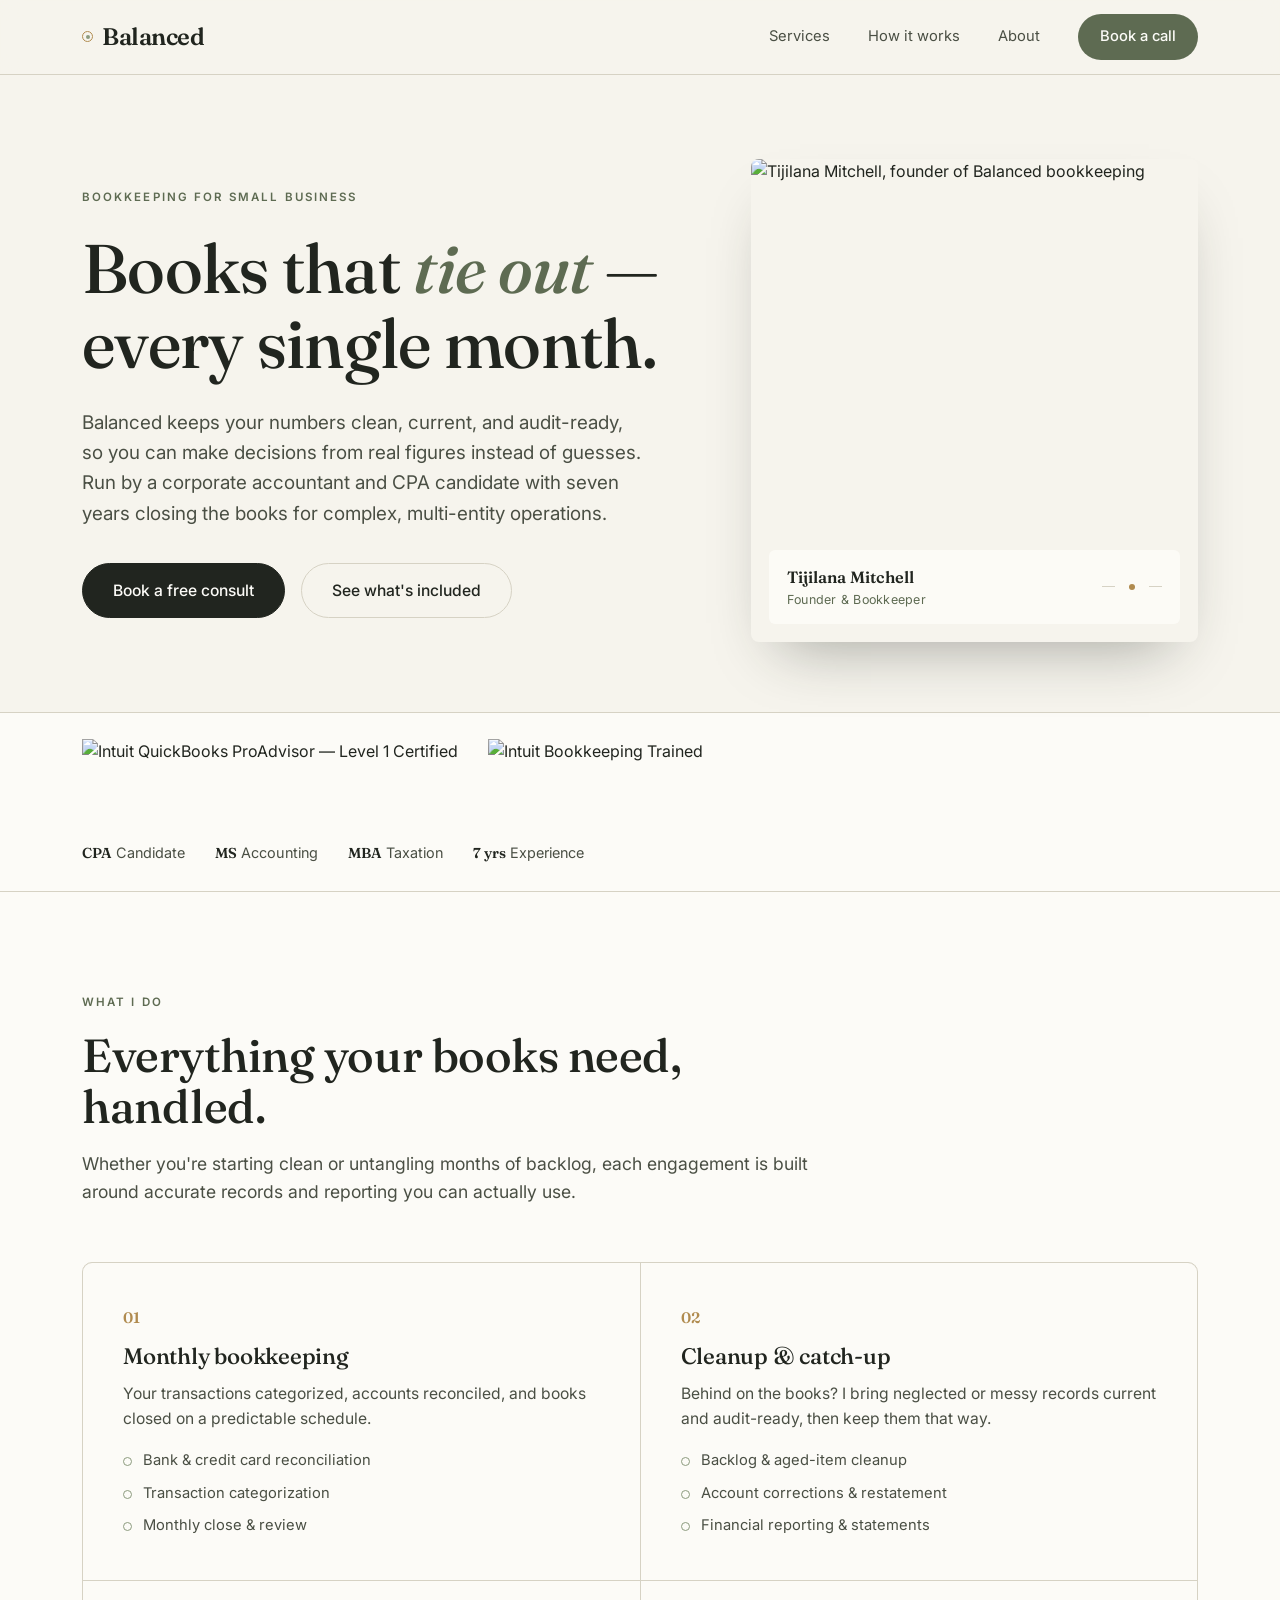
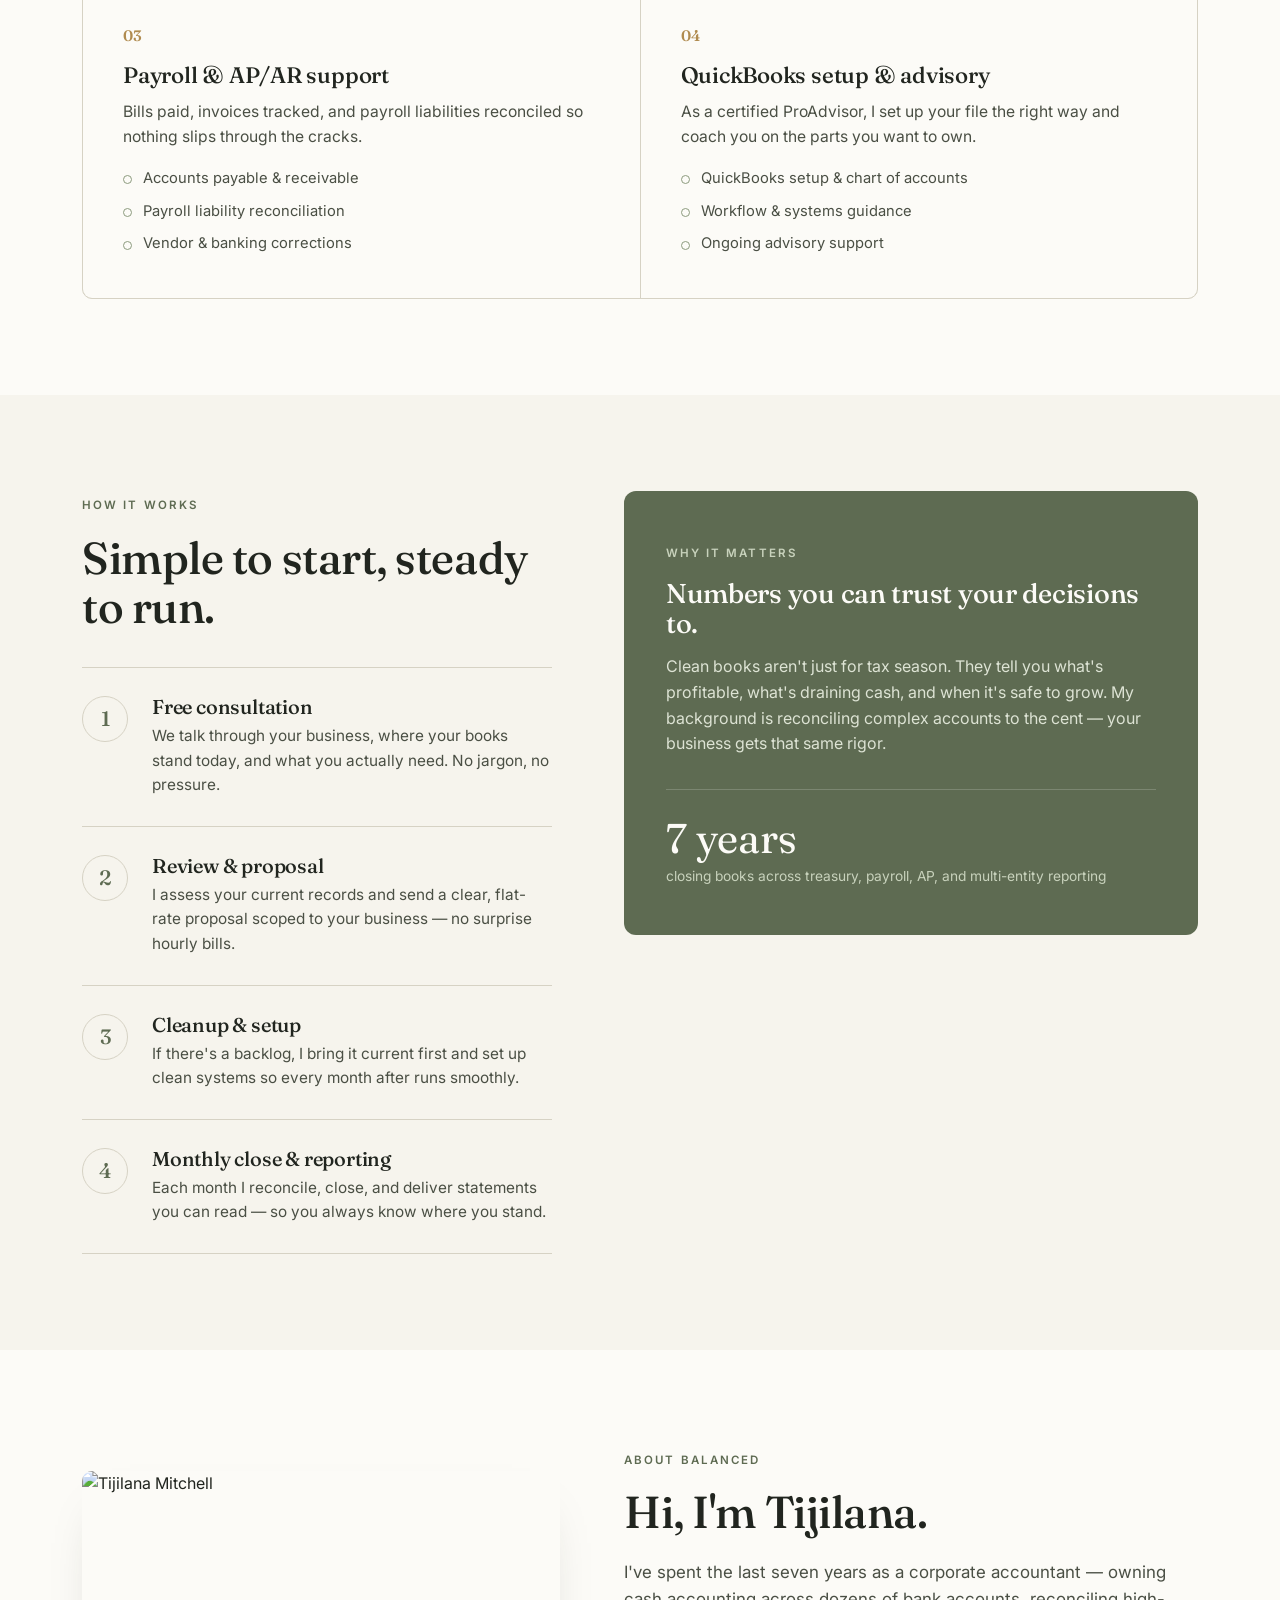
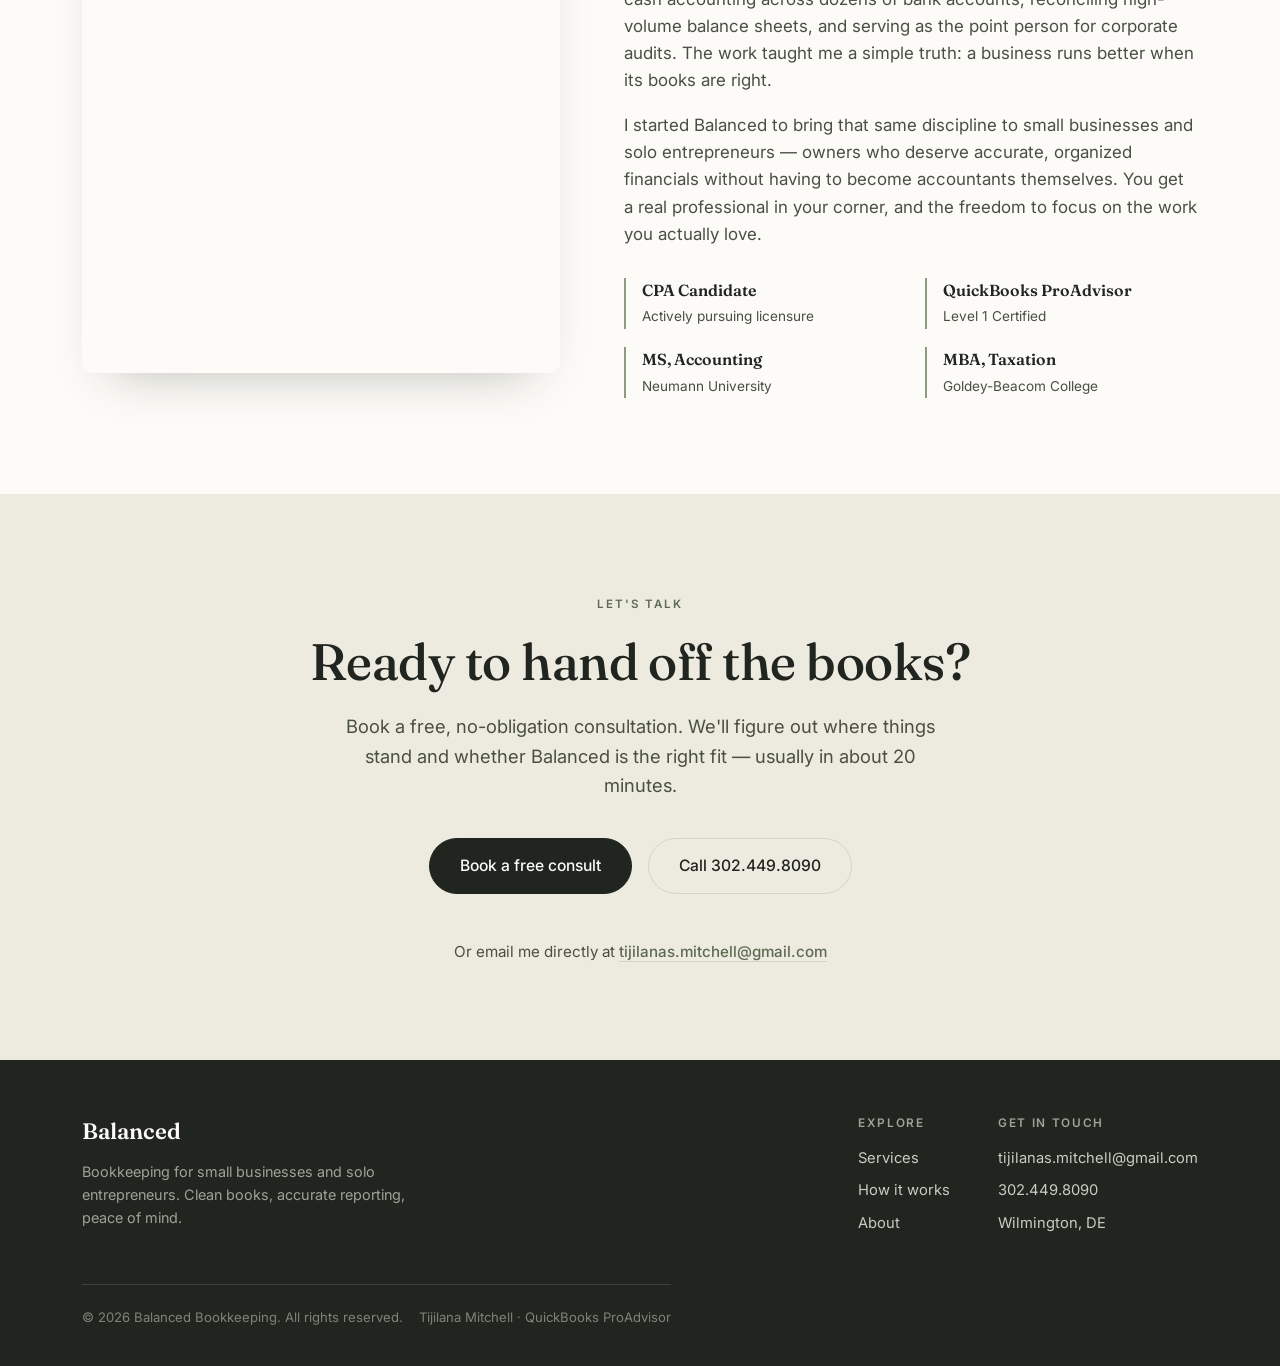
==== index.html @ a740f28f "Add files via upload" ====
<!DOCTYPE html>
<html lang="en">
<head>
<meta charset="UTF-8">
<meta name="viewport" content="width=device-width, initial-scale=1.0">
<title>Balanced — Bookkeeping by Tijilana Mitchell</title>
<meta name="description" content="Balanced is a bookkeeping practice for small businesses and solo entrepreneurs. Clean books, accurate reporting, and reconciliations that tie out — every month.">
<link rel="preconnect" href="https://fonts.googleapis.com">
<link rel="preconnect" href="https://fonts.gstatic.com" crossorigin>
<link href="https://fonts.googleapis.com/css2?family=Fraunces:ital,opsz,wght@0,9..144,400;0,9..144,500;0,9..144,600;1,9..144,400&family=Inter:wght@400;500;600&display=swap" rel="stylesheet">
<style>
  :root{
    --cream:#F6F4ED;
    --cream-deep:#EDEAE0;
    --sage:#8C9B7E;
    --sage-deep:#5E6B52;
    --ink:#21251F;
    --ink-soft:#4A4F44;
    --gold:#B08B4F;
    --line:#D6D2C4;
    --white:#FCFBF7;
    --maxw:1180px;
  }
  *{margin:0;padding:0;box-sizing:border-box}
  html{scroll-behavior:smooth}
  body{
    font-family:'Inter',-apple-system,sans-serif;
    background:var(--cream);
    color:var(--ink);
    line-height:1.6;
    -webkit-font-smoothing:antialiased;
  }
  h1,h2,h3{font-family:'Fraunces',Georgia,serif;font-weight:500;line-height:1.1;letter-spacing:-0.01em}
  a{color:inherit;text-decoration:none}
  img{max-width:100%;display:block}
  .wrap{max-width:var(--maxw);margin:0 auto;padding:0 32px}
  .eyebrow{
    font-size:.72rem;letter-spacing:.18em;text-transform:uppercase;
    color:var(--sage-deep);font-weight:600;
  }

  /* balance-line motif */
  .balance-line{
    display:flex;align-items:center;gap:14px;
  }
  .balance-line::before,.balance-line::after{
    content:"";height:1px;background:var(--line);flex:1;
  }
  .balance-dot{width:6px;height:6px;border-radius:50%;background:var(--gold);flex:none}

  /* NAV */
  header{
    position:sticky;top:0;z-index:50;
    background:rgba(246,244,237,.85);backdrop-filter:blur(10px);
    border-bottom:1px solid var(--line);
  }
  nav{display:flex;align-items:center;justify-content:space-between;height:74px}
  .logo{
    font-family:'Fraunces',serif;font-size:1.5rem;font-weight:600;letter-spacing:-0.02em;
    display:flex;align-items:center;gap:9px;
  }
  .logo .mark{
    width:11px;height:11px;border:1.5px solid var(--gold);border-radius:50%;
    position:relative;
  }
  .logo .mark::after{content:"";position:absolute;inset:2.5px;border-radius:50%;background:var(--sage)}
  .nav-links{display:flex;gap:38px;align-items:center}
  .nav-links a{font-size:.92rem;color:var(--ink-soft);transition:color .2s}
  .nav-links a:hover{color:var(--ink)}
  .nav-cta{
    font-size:.9rem;font-weight:500;color:var(--white)!important;
    background:var(--sage-deep);padding:11px 22px;border-radius:100px;
    transition:background .25s;
  }
  .nav-cta:hover{background:var(--ink)}
  .menu-btn{display:none;background:none;border:none;font-size:1.5rem;cursor:pointer;color:var(--ink)}

  /* HERO */
  .hero{padding:84px 0 70px}
  .hero-grid{display:grid;grid-template-columns:1.15fr .85fr;gap:64px;align-items:center}
  .hero h1{font-size:clamp(2.6rem,5.5vw,4.3rem);margin:22px 0 0}
  .hero h1 em{font-style:italic;color:var(--sage-deep)}
  .hero .lead{
    font-size:1.18rem;color:var(--ink-soft);max-width:30em;margin:26px 0 34px;
  }
  .hero-actions{display:flex;gap:16px;flex-wrap:wrap;align-items:center}
  .btn{
    display:inline-block;font-weight:500;font-size:.98rem;
    padding:14px 30px;border-radius:100px;transition:all .25s;cursor:pointer;
  }
  .btn-primary{background:var(--ink);color:var(--white);border:1px solid var(--ink)}
  .btn-primary:hover{background:transparent;color:var(--ink)}
  .btn-ghost{border:1px solid var(--line);color:var(--ink)}
  .btn-ghost:hover{border-color:var(--ink)}
  .hero-photo{position:relative}
  .hero-photo .frame{
    border-radius:8px;overflow:hidden;
    box-shadow:0 30px 60px -28px rgba(33,37,31,.4);
  }
  .hero-photo img{width:100%;aspect-ratio:1/1.08;object-fit:cover;object-position:center top}
  .hero-photo .caption{
    position:absolute;bottom:18px;left:18px;right:18px;
    background:rgba(252,251,247,.94);backdrop-filter:blur(6px);
    padding:14px 18px;border-radius:6px;
    display:flex;justify-content:space-between;align-items:center;gap:10px;
  }
  .caption .name{font-family:'Fraunces',serif;font-weight:600;font-size:1.02rem}
  .caption .role{font-size:.78rem;color:var(--sage-deep);letter-spacing:.02em}

  /* TRUST STRIP */
  .trust{border-top:1px solid var(--line);border-bottom:1px solid var(--line);background:var(--white)}
  .trust .wrap{
    display:flex;align-items:center;justify-content:space-between;gap:40px;
    padding-top:26px;padding-bottom:26px;flex-wrap:wrap;
  }
  .trust .label{font-size:.78rem;letter-spacing:.14em;text-transform:uppercase;color:var(--ink-soft);font-weight:600}
  .badges{display:flex;align-items:center;gap:30px;flex-wrap:wrap}
  .badges img{height:62px;width:auto}
  .creds{display:flex;gap:30px;flex-wrap:wrap}
  .creds span{font-size:.9rem;color:var(--ink-soft)}
  .creds b{font-family:'Fraunces',serif;color:var(--ink);font-weight:600}

  /* SECTION SHELL */
  section{padding:96px 0}
  .sec-head{max-width:46em;margin-bottom:56px}
  .sec-head h2{font-size:clamp(2rem,4vw,2.9rem);margin:16px 0 0}
  .sec-head p{font-size:1.1rem;color:var(--ink-soft);margin-top:18px}

  /* SERVICES */
  #services{background:var(--white)}
  .svc-grid{display:grid;grid-template-columns:repeat(2,1fr);gap:1px;background:var(--line);border:1px solid var(--line);border-radius:10px;overflow:hidden}
  .svc{background:var(--white);padding:42px 40px;transition:background .3s}
  .svc:hover{background:var(--cream)}
  .svc .num{font-family:'Fraunces',serif;font-size:.95rem;color:var(--gold);font-weight:600}
  .svc h3{font-size:1.4rem;margin:14px 0 12px}
  .svc p{color:var(--ink-soft);font-size:.98rem}
  .svc ul{list-style:none;margin-top:18px;display:flex;flex-direction:column;gap:9px}
  .svc li{font-size:.92rem;color:var(--ink-soft);padding-left:20px;position:relative}
  .svc li::before{content:"";position:absolute;left:0;top:.55em;width:7px;height:7px;border:1px solid var(--sage);border-radius:50%}

  /* APPROACH */
  #approach .wrap{display:grid;grid-template-columns:.9fr 1.1fr;gap:72px;align-items:start}
  .steps{display:flex;flex-direction:column;gap:0}
  .step{display:grid;grid-template-columns:auto 1fr;gap:24px;padding:28px 0;border-top:1px solid var(--line)}
  .step:last-child{border-bottom:1px solid var(--line)}
  .step .idx{
    font-family:'Fraunces',serif;font-size:1.3rem;color:var(--sage-deep);
    width:46px;height:46px;border:1px solid var(--line);border-radius:50%;
    display:flex;align-items:center;justify-content:center;font-weight:500;
  }
  .step h3{font-size:1.25rem;margin-bottom:6px}
  .step p{font-size:.96rem;color:var(--ink-soft)}
  .approach-aside{
    background:var(--sage-deep);color:var(--cream);border-radius:12px;padding:48px 42px;
    position:sticky;top:100px;
  }
  .approach-aside .eyebrow{color:#C8D2BC}
  .approach-aside h3{color:var(--white);font-size:1.7rem;margin:14px 0 16px}
  .approach-aside p{color:#DDE3D4;font-size:1rem}
  .approach-aside .stat{margin-top:32px;padding-top:28px;border-top:1px solid rgba(255,255,255,.18)}
  .approach-aside .stat-num{font-family:'Fraunces',serif;font-size:2.6rem;color:var(--white);line-height:1}
  .approach-aside .stat-label{font-size:.86rem;color:#C8D2BC;margin-top:6px}

  /* ABOUT */
  #about{background:var(--white)}
  #about .wrap{display:grid;grid-template-columns:1fr 1.2fr;gap:64px;align-items:center}
  .about-photo{border-radius:10px;overflow:hidden;box-shadow:0 24px 50px -30px rgba(33,37,31,.35)}
  .about-photo img{width:100%;aspect-ratio:1/1.05;object-fit:cover;object-position:center top}
  #about h2{font-size:clamp(2rem,4vw,2.8rem);margin:16px 0 22px}
  #about p{color:var(--ink-soft);font-size:1.06rem;margin-bottom:18px}
  .quals{margin-top:30px;display:grid;grid-template-columns:1fr 1fr;gap:18px 28px}
  .qual{border-left:2px solid var(--sage);padding-left:16px}
  .qual b{font-family:'Fraunces',serif;display:block;font-size:1rem;font-weight:600}
  .qual span{font-size:.85rem;color:var(--ink-soft)}

  /* CTA */
  #contact{background:var(--cream-deep);text-align:center}
  #contact h2{font-size:clamp(2.2rem,4.5vw,3.2rem);max-width:14em;margin:18px auto 0}
  #contact .lead{font-size:1.15rem;color:var(--ink-soft);max-width:34em;margin:22px auto 38px}
  .contact-actions{display:flex;gap:16px;justify-content:center;flex-wrap:wrap}
  .contact-detail{margin-top:46px;font-size:.95rem;color:var(--ink-soft)}
  .contact-detail a{color:var(--sage-deep);font-weight:500;border-bottom:1px solid var(--line)}

  /* FOOTER */
  footer{background:var(--ink);color:var(--cream);padding:54px 0 38px}
  footer .wrap{display:flex;justify-content:space-between;align-items:flex-start;gap:40px;flex-wrap:wrap}
  .foot-logo{font-family:'Fraunces',serif;font-size:1.4rem;font-weight:600;color:var(--white)}
  .foot-tag{font-size:.9rem;color:#9DA396;margin-top:10px;max-width:24em}
  .foot-links{display:flex;gap:48px;flex-wrap:wrap}
  .foot-col h4{font-size:.74rem;letter-spacing:.14em;text-transform:uppercase;color:#9DA396;margin-bottom:14px;font-weight:600;font-family:'Inter',sans-serif}
  .foot-col a,.foot-col p{display:block;font-size:.92rem;color:#C9CCC2;margin-bottom:9px}
  .foot-col a:hover{color:var(--white)}
  .foot-bottom{border-top:1px solid rgba(255,255,255,.12);margin-top:40px;padding-top:22px;font-size:.82rem;color:#7E8377;display:flex;justify-content:space-between;gap:16px;flex-wrap:wrap}

  /* reveal */
  .reveal{opacity:0;transform:translateY(22px);transition:opacity .7s ease,transform .7s ease}
  .reveal.in{opacity:1;transform:none}

  @media(max-width:920px){
    .hero-grid{grid-template-columns:1fr;gap:44px}
    .hero-photo{max-width:420px}
    #approach .wrap{grid-template-columns:1fr;gap:40px}
    .approach-aside{position:static}
    #about .wrap{grid-template-columns:1fr;gap:40px}
    .about-photo{max-width:420px}
  }
  @media(max-width:720px){
    .wrap{padding:0 22px}
    .nav-links{display:none}
    .menu-btn{display:block}
    section{padding:68px 0}
    .svc-grid{grid-template-columns:1fr}
    .quals{grid-template-columns:1fr}
    .trust .wrap{justify-content:flex-start}
    .hero{padding:54px 0 50px}
  }
  @media(prefers-reduced-motion:reduce){
    .reveal{opacity:1;transform:none;transition:none}
    html{scroll-behavior:auto}
  }
</style>
</head>
<body>

<header>
  <div class="wrap">
    <nav>
      <a href="#" class="logo"><span class="mark"></span>Balanced</a>
      <div class="nav-links">
        <a href="#services">Services</a>
        <a href="#approach">How it works</a>
        <a href="#about">About</a>
        <a href="#contact" class="nav-cta">Book a call</a>
      </div>
      <button class="menu-btn" aria-label="Menu" onclick="document.querySelector('.nav-links').style.display = document.querySelector('.nav-links').style.display==='flex'?'none':'flex'">≡</button>
    </nav>
  </div>
</header>

<!-- HERO -->
<section class="hero">
  <div class="wrap">
    <div class="hero-grid">
      <div class="reveal in">
        <span class="eyebrow">Bookkeeping for small business</span>
        <h1>Books that <em>tie out</em> — every single month.</h1>
        <p class="lead">Balanced keeps your numbers clean, current, and audit-ready, so you can make decisions from real figures instead of guesses. Run by a corporate accountant and CPA candidate with seven years closing the books for complex, multi-entity operations.</p>
        <div class="hero-actions">
          <a href="#contact" class="btn btn-primary">Book a free consult</a>
          <a href="#services" class="btn btn-ghost">See what's included</a>
        </div>
      </div>
      <div class="hero-photo reveal in">
        <div class="frame">
          <img src="assets/headshot.png" alt="Tijilana Mitchell, founder of Balanced bookkeeping">
        </div>
        <div class="caption">
          <div>
            <div class="name">Tijilana Mitchell</div>
            <div class="role">Founder & Bookkeeper</div>
          </div>
          <div class="balance-line" style="width:60px"><span class="balance-dot"></span></div>
        </div>
      </div>
    </div>
  </div>
</section>

<!-- TRUST -->
<div class="trust">
  <div class="wrap">
    <div class="badges">
      <img src="assets/quickbooks-proadvisor.png" alt="Intuit QuickBooks ProAdvisor — Level 1 Certified">
      <img src="assets/intuit-bookkeeping.png" alt="Intuit Bookkeeping Trained">
    </div>
    <div class="creds">
      <span><b>CPA</b> Candidate</span>
      <span><b>MS</b> Accounting</span>
      <span><b>MBA</b> Taxation</span>
      <span><b>7 yrs</b> Experience</span>
    </div>
  </div>
</div>

<!-- SERVICES -->
<section id="services">
  <div class="wrap">
    <div class="sec-head reveal">
      <span class="eyebrow">What I do</span>
      <h2>Everything your books need, handled.</h2>
      <p>Whether you're starting clean or untangling months of backlog, each engagement is built around accurate records and reporting you can actually use.</p>
    </div>
    <div class="svc-grid reveal">
      <div class="svc">
        <span class="num">01</span>
        <h3>Monthly bookkeeping</h3>
        <p>Your transactions categorized, accounts reconciled, and books closed on a predictable schedule.</p>
        <ul>
          <li>Bank & credit card reconciliation</li>
          <li>Transaction categorization</li>
          <li>Monthly close & review</li>
        </ul>
      </div>
      <div class="svc">
        <span class="num">02</span>
        <h3>Cleanup & catch-up</h3>
        <p>Behind on the books? I bring neglected or messy records current and audit-ready, then keep them that way.</p>
        <ul>
          <li>Backlog & aged-item cleanup</li>
          <li>Account corrections & restatement</li>
          <li>Financial reporting & statements</li>
        </ul>
      </div>
      <div class="svc">
        <span class="num">03</span>
        <h3>Payroll & AP/AR support</h3>
        <p>Bills paid, invoices tracked, and payroll liabilities reconciled so nothing slips through the cracks.</p>
        <ul>
          <li>Accounts payable & receivable</li>
          <li>Payroll liability reconciliation</li>
          <li>Vendor & banking corrections</li>
        </ul>
      </div>
      <div class="svc">
        <span class="num">04</span>
        <h3>QuickBooks setup & advisory</h3>
        <p>As a certified ProAdvisor, I set up your file the right way and coach you on the parts you want to own.</p>
        <ul>
          <li>QuickBooks setup & chart of accounts</li>
          <li>Workflow & systems guidance</li>
          <li>Ongoing advisory support</li>
        </ul>
      </div>
    </div>
  </div>
</section>

<!-- APPROACH -->
<section id="approach">
  <div class="wrap">
    <div class="reveal">
      <span class="eyebrow">How it works</span>
      <h2 style="font-size:clamp(2rem,4vw,2.8rem);margin:16px 0 36px">Simple to start, steady to run.</h2>
      <div class="steps">
        <div class="step">
          <div class="idx">1</div>
          <div>
            <h3>Free consultation</h3>
            <p>We talk through your business, where your books stand today, and what you actually need. No jargon, no pressure.</p>
          </div>
        </div>
        <div class="step">
          <div class="idx">2</div>
          <div>
            <h3>Review & proposal</h3>
            <p>I assess your current records and send a clear, flat-rate proposal scoped to your business — no surprise hourly bills.</p>
          </div>
        </div>
        <div class="step">
          <div class="idx">3</div>
          <div>
            <h3>Cleanup & setup</h3>
            <p>If there's a backlog, I bring it current first and set up clean systems so every month after runs smoothly.</p>
          </div>
        </div>
        <div class="step">
          <div class="idx">4</div>
          <div>
            <h3>Monthly close & reporting</h3>
            <p>Each month I reconcile, close, and deliver statements you can read — so you always know where you stand.</p>
          </div>
        </div>
      </div>
    </div>
    <aside class="approach-aside reveal">
      <span class="eyebrow">Why it matters</span>
      <h3>Numbers you can trust your decisions to.</h3>
      <p>Clean books aren't just for tax season. They tell you what's profitable, what's draining cash, and when it's safe to grow. My background is reconciling complex accounts to the cent — your business gets that same rigor.</p>
      <div class="stat">
        <div class="stat-num">7 years</div>
        <div class="stat-label">closing books across treasury, payroll, AP, and multi-entity reporting</div>
      </div>
    </aside>
  </div>
</section>

<!-- ABOUT -->
<section id="about">
  <div class="wrap">
    <div class="about-photo reveal">
      <img src="assets/headshot.png" alt="Tijilana Mitchell">
    </div>
    <div class="reveal">
      <span class="eyebrow">About Balanced</span>
      <h2>Hi, I'm Tijilana.</h2>
      <p>I've spent the last seven years as a corporate accountant — owning cash accounting across dozens of bank accounts, reconciling high-volume balance sheets, and serving as the point person for corporate audits. The work taught me a simple truth: a business runs better when its books are right.</p>
      <p>I started Balanced to bring that same discipline to small businesses and solo entrepreneurs — owners who deserve accurate, organized financials without having to become accountants themselves. You get a real professional in your corner, and the freedom to focus on the work you actually love.</p>
      <div class="quals">
        <div class="qual"><b>CPA Candidate</b><span>Actively pursuing licensure</span></div>
        <div class="qual"><b>QuickBooks ProAdvisor</b><span>Level 1 Certified</span></div>
        <div class="qual"><b>MS, Accounting</b><span>Neumann University</span></div>
        <div class="qual"><b>MBA, Taxation</b><span>Goldey-Beacom College</span></div>
      </div>
    </div>
  </div>
</section>

<!-- CONTACT -->
<section id="contact">
  <div class="wrap reveal">
    <span class="eyebrow">Let's talk</span>
    <h2>Ready to hand off the books?</h2>
    <p class="lead">Book a free, no-obligation consultation. We'll figure out where things stand and whether Balanced is the right fit — usually in about 20 minutes.</p>
    <div class="contact-actions">
      <a href="mailto:tijilanas.mitchell@gmail.com?subject=Bookkeeping%20consultation" class="btn btn-primary">Book a free consult</a>
      <a href="tel:3024498090" class="btn btn-ghost">Call 302.449.8090</a>
    </div>
    <p class="contact-detail">Or email me directly at <a href="mailto:tijilanas.mitchell@gmail.com">tijilanas.mitchell@gmail.com</a></p>
  </div>
</section>

<!-- FOOTER -->
<footer>
  <div class="wrap">
    <div>
      <div class="foot-logo">Balanced</div>
      <p class="foot-tag">Bookkeeping for small businesses and solo entrepreneurs. Clean books, accurate reporting, peace of mind.</p>
    </div>
    <div class="foot-links">
      <div class="foot-col">
        <h4>Explore</h4>
        <a href="#services">Services</a>
        <a href="#approach">How it works</a>
        <a href="#about">About</a>
      </div>
      <div class="foot-col">
        <h4>Get in touch</h4>
        <a href="mailto:tijilanas.mitchell@gmail.com">tijilanas.mitchell@gmail.com</a>
        <a href="tel:3024498090">302.449.8090</a>
        <p>Wilmington, DE</p>
      </div>
    </div>
  </div>
  <div class="wrap">
    <div class="foot-bottom">
      <span>© 2026 Balanced Bookkeeping. All rights reserved.</span>
      <span>Tijilana Mitchell · QuickBooks ProAdvisor</span>
    </div>
  </div>
</footer>

<script>
  const io = new IntersectionObserver((entries)=>{
    entries.forEach(e=>{ if(e.isIntersecting){ e.target.classList.add('in'); io.unobserve(e.target);}});
  },{threshold:.12});
  document.querySelectorAll('.reveal').forEach(el=>io.observe(el));
</script>

</body>
</html>
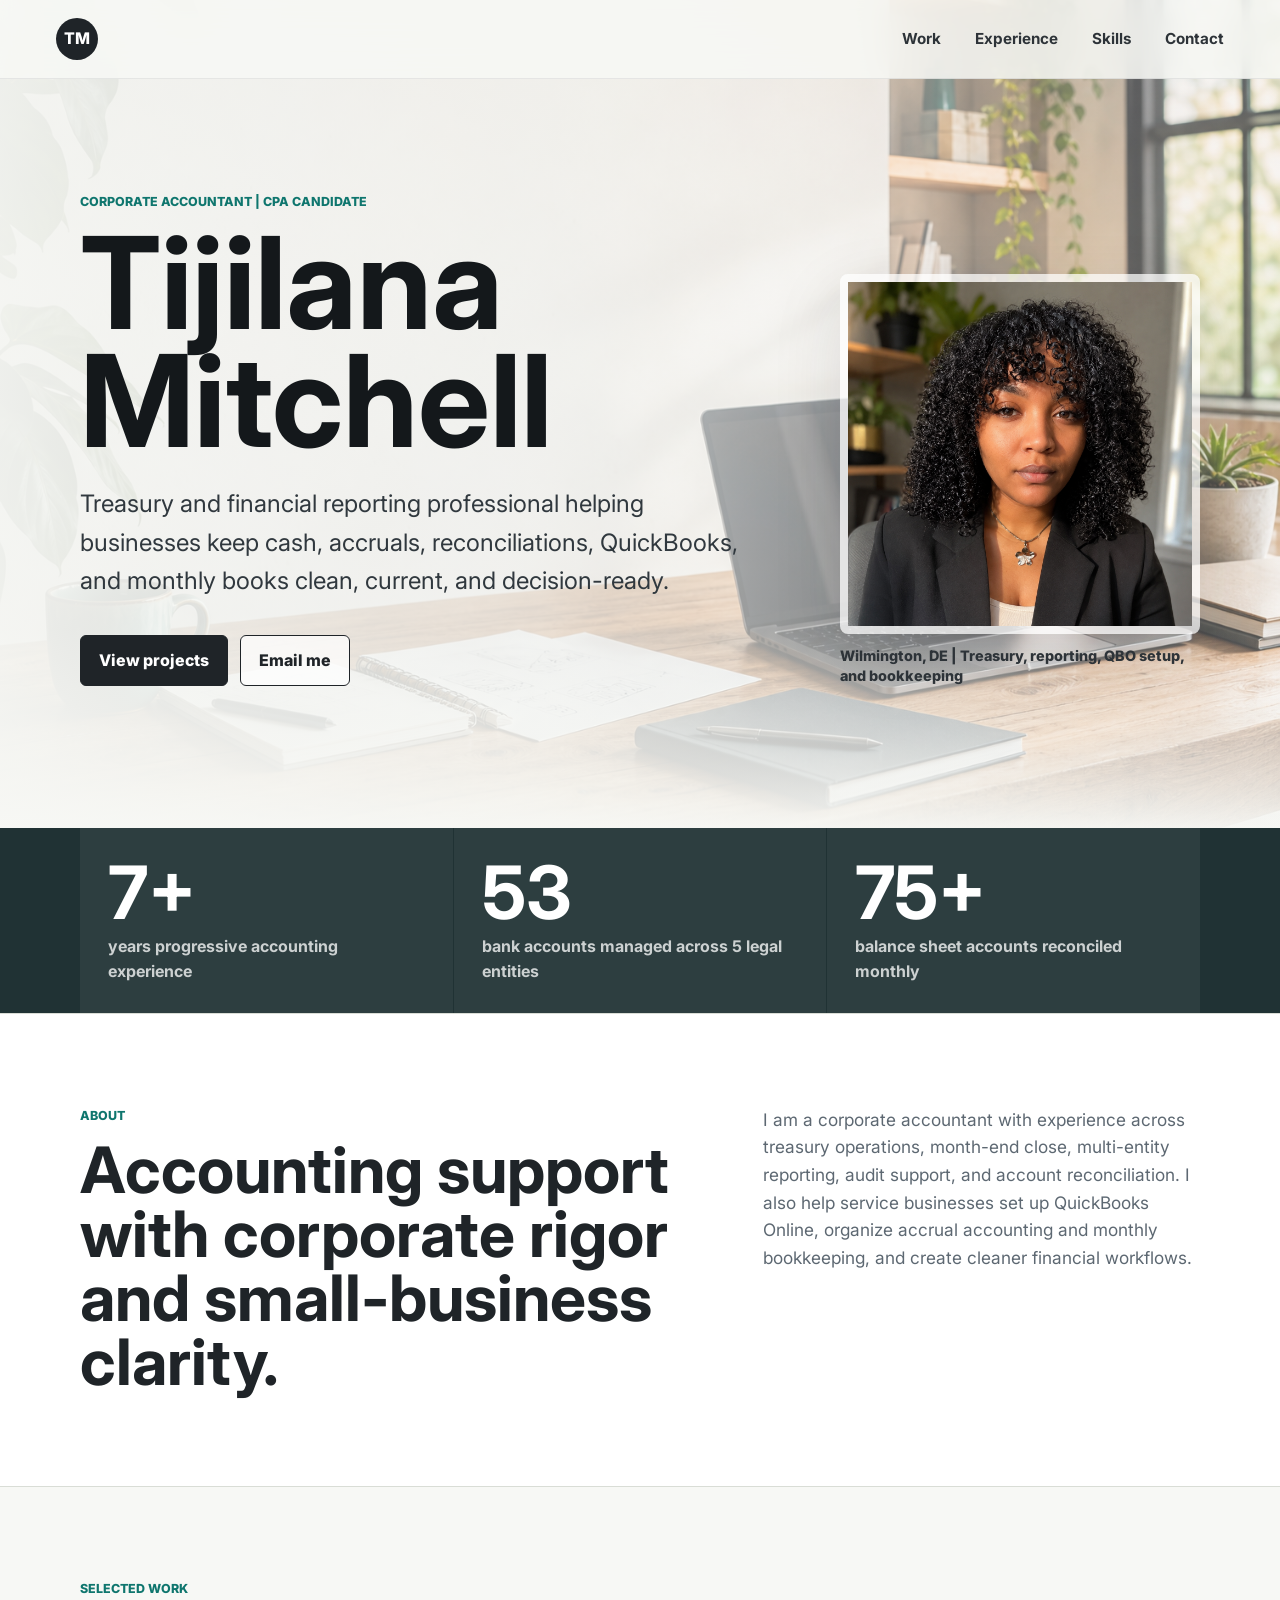
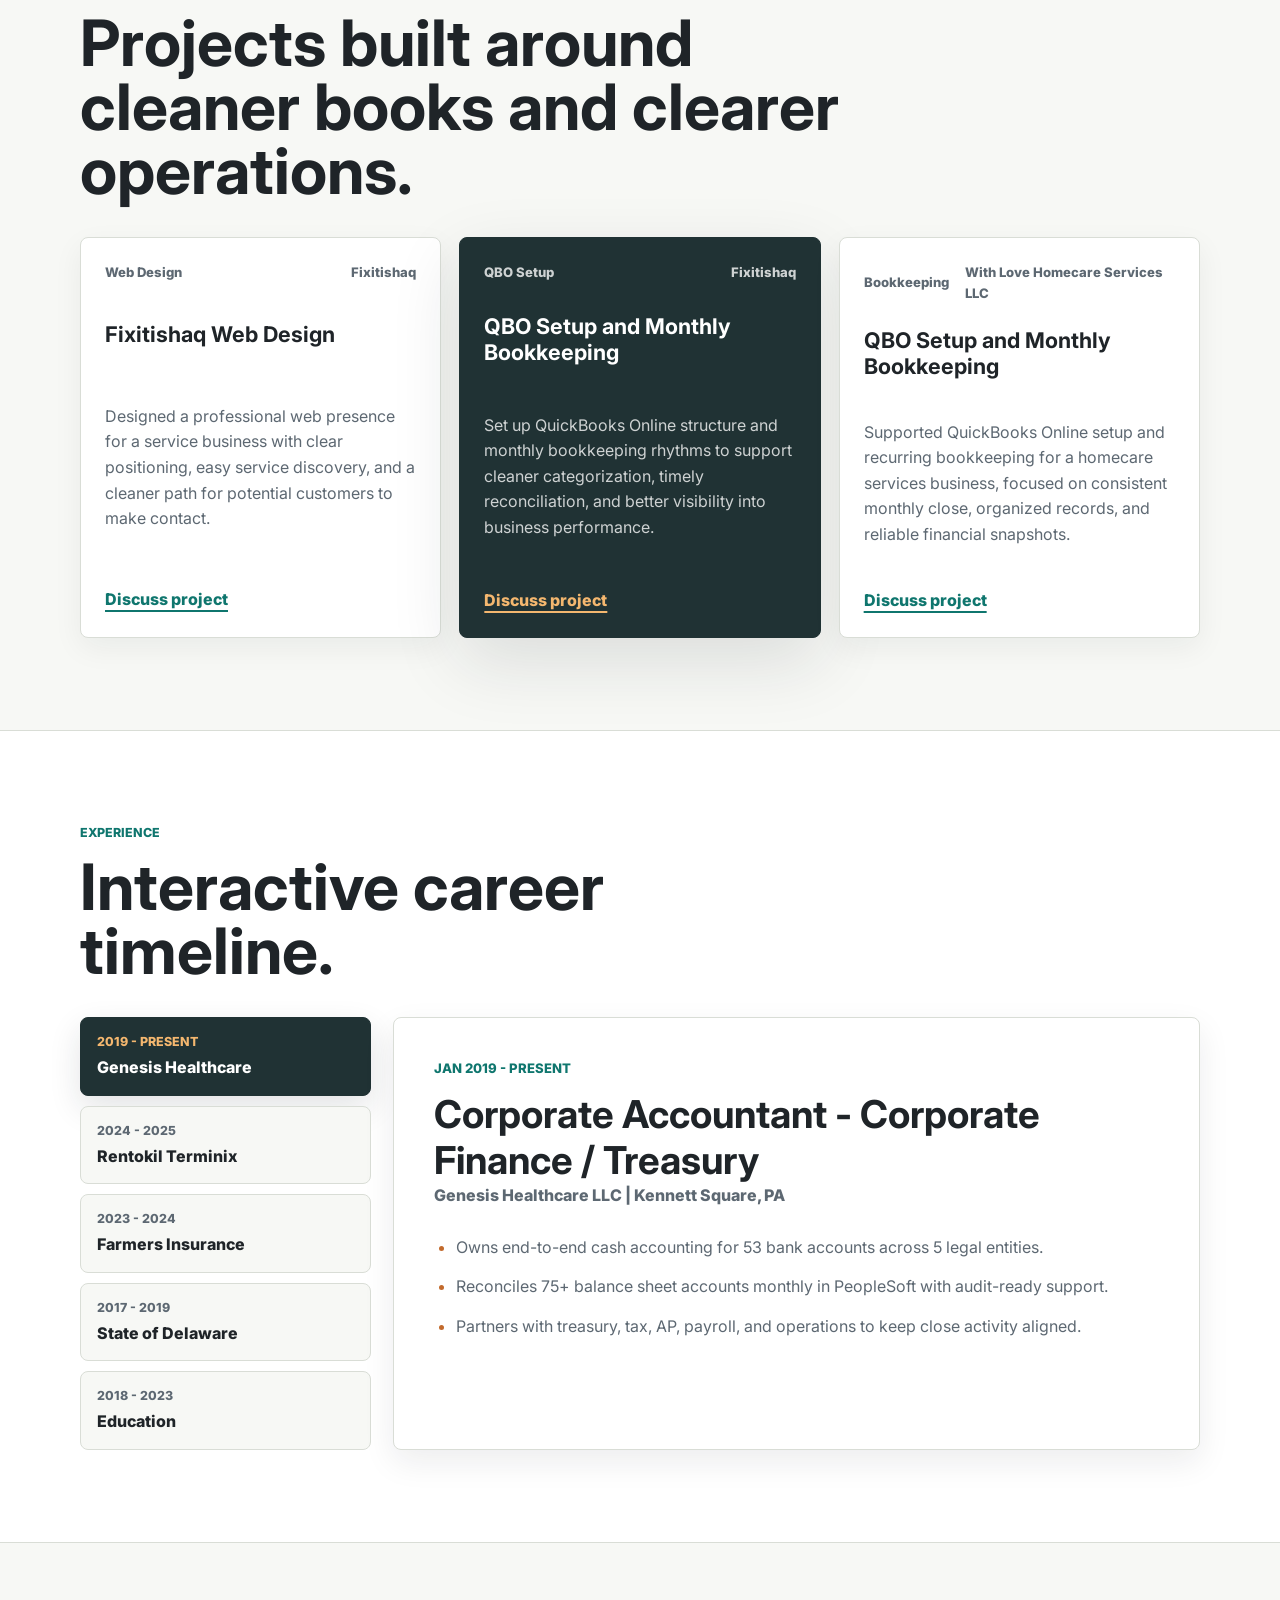
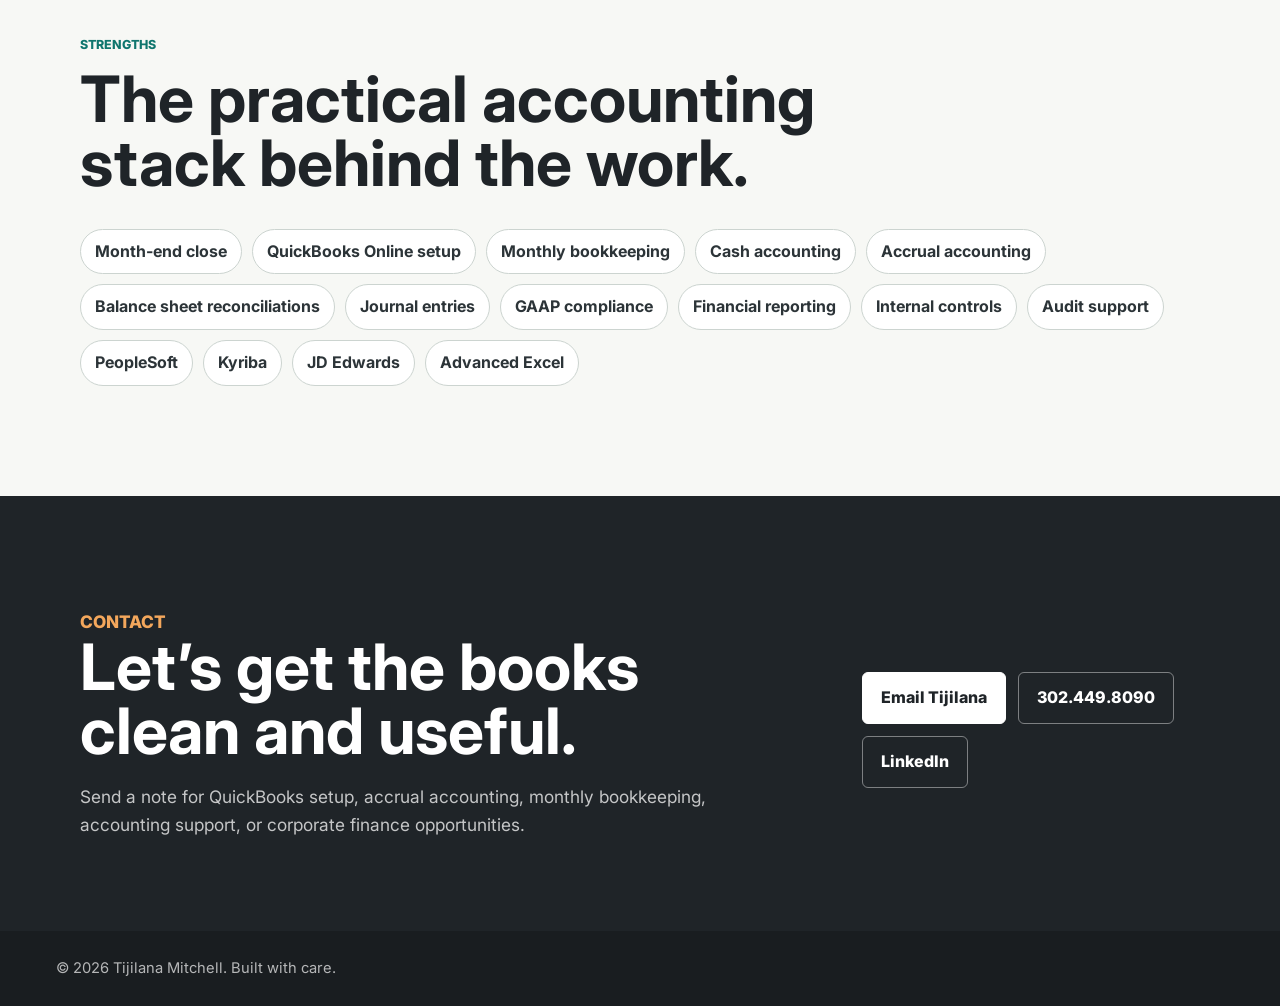
==== commit 1dec7a0a: "Add files via upload" ====
--- a/index.html
+++ b/index.html
@@ -1,460 +1,240 @@
-<!DOCTYPE html>
+<!doctype html>
 <html lang="en">
-<head>
-<meta charset="UTF-8">
-<meta name="viewport" content="width=device-width, initial-scale=1.0">
-<title>Balanced — Bookkeeping by Tijilana Mitchell</title>
-<meta name="description" content="Balanced is a bookkeeping practice for small businesses and solo entrepreneurs. Clean books, accurate reporting, and reconciliations that tie out — every month.">
-<link rel="preconnect" href="https://fonts.googleapis.com">
-<link rel="preconnect" href="https://fonts.gstatic.com" crossorigin>
-<link href="https://fonts.googleapis.com/css2?family=Fraunces:ital,opsz,wght@0,9..144,400;0,9..144,500;0,9..144,600;1,9..144,400&family=Inter:wght@400;500;600&display=swap" rel="stylesheet">
-<style>
-  :root{
-    --cream:#F6F4ED;
-    --cream-deep:#EDEAE0;
-    --sage:#8C9B7E;
-    --sage-deep:#5E6B52;
-    --ink:#21251F;
-    --ink-soft:#4A4F44;
-    --gold:#B08B4F;
-    --line:#D6D2C4;
-    --white:#FCFBF7;
-    --maxw:1180px;
-  }
-  *{margin:0;padding:0;box-sizing:border-box}
-  html{scroll-behavior:smooth}
-  body{
-    font-family:'Inter',-apple-system,sans-serif;
-    background:var(--cream);
-    color:var(--ink);
-    line-height:1.6;
-    -webkit-font-smoothing:antialiased;
-  }
-  h1,h2,h3{font-family:'Fraunces',Georgia,serif;font-weight:500;line-height:1.1;letter-spacing:-0.01em}
-  a{color:inherit;text-decoration:none}
-  img{max-width:100%;display:block}
-  .wrap{max-width:var(--maxw);margin:0 auto;padding:0 32px}
-  .eyebrow{
-    font-size:.72rem;letter-spacing:.18em;text-transform:uppercase;
-    color:var(--sage-deep);font-weight:600;
-  }
-
-  /* balance-line motif */
-  .balance-line{
-    display:flex;align-items:center;gap:14px;
-  }
-  .balance-line::before,.balance-line::after{
-    content:"";height:1px;background:var(--line);flex:1;
-  }
-  .balance-dot{width:6px;height:6px;border-radius:50%;background:var(--gold);flex:none}
-
-  /* NAV */
-  header{
-    position:sticky;top:0;z-index:50;
-    background:rgba(246,244,237,.85);backdrop-filter:blur(10px);
-    border-bottom:1px solid var(--line);
-  }
-  nav{display:flex;align-items:center;justify-content:space-between;height:74px}
-  .logo{
-    font-family:'Fraunces',serif;font-size:1.5rem;font-weight:600;letter-spacing:-0.02em;
-    display:flex;align-items:center;gap:9px;
-  }
-  .logo .mark{
-    width:11px;height:11px;border:1.5px solid var(--gold);border-radius:50%;
-    position:relative;
-  }
-  .logo .mark::after{content:"";position:absolute;inset:2.5px;border-radius:50%;background:var(--sage)}
-  .nav-links{display:flex;gap:38px;align-items:center}
-  .nav-links a{font-size:.92rem;color:var(--ink-soft);transition:color .2s}
-  .nav-links a:hover{color:var(--ink)}
-  .nav-cta{
-    font-size:.9rem;font-weight:500;color:var(--white)!important;
-    background:var(--sage-deep);padding:11px 22px;border-radius:100px;
-    transition:background .25s;
-  }
-  .nav-cta:hover{background:var(--ink)}
-  .menu-btn{display:none;background:none;border:none;font-size:1.5rem;cursor:pointer;color:var(--ink)}
-
-  /* HERO */
-  .hero{padding:84px 0 70px}
-  .hero-grid{display:grid;grid-template-columns:1.15fr .85fr;gap:64px;align-items:center}
-  .hero h1{font-size:clamp(2.6rem,5.5vw,4.3rem);margin:22px 0 0}
-  .hero h1 em{font-style:italic;color:var(--sage-deep)}
-  .hero .lead{
-    font-size:1.18rem;color:var(--ink-soft);max-width:30em;margin:26px 0 34px;
-  }
-  .hero-actions{display:flex;gap:16px;flex-wrap:wrap;align-items:center}
-  .btn{
-    display:inline-block;font-weight:500;font-size:.98rem;
-    padding:14px 30px;border-radius:100px;transition:all .25s;cursor:pointer;
-  }
-  .btn-primary{background:var(--ink);color:var(--white);border:1px solid var(--ink)}
-  .btn-primary:hover{background:transparent;color:var(--ink)}
-  .btn-ghost{border:1px solid var(--line);color:var(--ink)}
-  .btn-ghost:hover{border-color:var(--ink)}
-  .hero-photo{position:relative}
-  .hero-photo .frame{
-    border-radius:8px;overflow:hidden;
-    box-shadow:0 30px 60px -28px rgba(33,37,31,.4);
-  }
-  .hero-photo img{width:100%;aspect-ratio:1/1.08;object-fit:cover;object-position:center top}
-  .hero-photo .caption{
-    position:absolute;bottom:18px;left:18px;right:18px;
-    background:rgba(252,251,247,.94);backdrop-filter:blur(6px);
-    padding:14px 18px;border-radius:6px;
-    display:flex;justify-content:space-between;align-items:center;gap:10px;
-  }
-  .caption .name{font-family:'Fraunces',serif;font-weight:600;font-size:1.02rem}
-  .caption .role{font-size:.78rem;color:var(--sage-deep);letter-spacing:.02em}
-
-  /* TRUST STRIP */
-  .trust{border-top:1px solid var(--line);border-bottom:1px solid var(--line);background:var(--white)}
-  .trust .wrap{
-    display:flex;align-items:center;justify-content:space-between;gap:40px;
-    padding-top:26px;padding-bottom:26px;flex-wrap:wrap;
-  }
-  .trust .label{font-size:.78rem;letter-spacing:.14em;text-transform:uppercase;color:var(--ink-soft);font-weight:600}
-  .badges{display:flex;align-items:center;gap:30px;flex-wrap:wrap}
-  .badges img{height:62px;width:auto}
-  .creds{display:flex;gap:30px;flex-wrap:wrap}
-  .creds span{font-size:.9rem;color:var(--ink-soft)}
-  .creds b{font-family:'Fraunces',serif;color:var(--ink);font-weight:600}
-
-  /* SECTION SHELL */
-  section{padding:96px 0}
-  .sec-head{max-width:46em;margin-bottom:56px}
-  .sec-head h2{font-size:clamp(2rem,4vw,2.9rem);margin:16px 0 0}
-  .sec-head p{font-size:1.1rem;color:var(--ink-soft);margin-top:18px}
-
-  /* SERVICES */
-  #services{background:var(--white)}
-  .svc-grid{display:grid;grid-template-columns:repeat(2,1fr);gap:1px;background:var(--line);border:1px solid var(--line);border-radius:10px;overflow:hidden}
-  .svc{background:var(--white);padding:42px 40px;transition:background .3s}
-  .svc:hover{background:var(--cream)}
-  .svc .num{font-family:'Fraunces',serif;font-size:.95rem;color:var(--gold);font-weight:600}
-  .svc h3{font-size:1.4rem;margin:14px 0 12px}
-  .svc p{color:var(--ink-soft);font-size:.98rem}
-  .svc ul{list-style:none;margin-top:18px;display:flex;flex-direction:column;gap:9px}
-  .svc li{font-size:.92rem;color:var(--ink-soft);padding-left:20px;position:relative}
-  .svc li::before{content:"";position:absolute;left:0;top:.55em;width:7px;height:7px;border:1px solid var(--sage);border-radius:50%}
-
-  /* APPROACH */
-  #approach .wrap{display:grid;grid-template-columns:.9fr 1.1fr;gap:72px;align-items:start}
-  .steps{display:flex;flex-direction:column;gap:0}
-  .step{display:grid;grid-template-columns:auto 1fr;gap:24px;padding:28px 0;border-top:1px solid var(--line)}
-  .step:last-child{border-bottom:1px solid var(--line)}
-  .step .idx{
-    font-family:'Fraunces',serif;font-size:1.3rem;color:var(--sage-deep);
-    width:46px;height:46px;border:1px solid var(--line);border-radius:50%;
-    display:flex;align-items:center;justify-content:center;font-weight:500;
-  }
-  .step h3{font-size:1.25rem;margin-bottom:6px}
-  .step p{font-size:.96rem;color:var(--ink-soft)}
-  .approach-aside{
-    background:var(--sage-deep);color:var(--cream);border-radius:12px;padding:48px 42px;
-    position:sticky;top:100px;
-  }
-  .approach-aside .eyebrow{color:#C8D2BC}
-  .approach-aside h3{color:var(--white);font-size:1.7rem;margin:14px 0 16px}
-  .approach-aside p{color:#DDE3D4;font-size:1rem}
-  .approach-aside .stat{margin-top:32px;padding-top:28px;border-top:1px solid rgba(255,255,255,.18)}
-  .approach-aside .stat-num{font-family:'Fraunces',serif;font-size:2.6rem;color:var(--white);line-height:1}
-  .approach-aside .stat-label{font-size:.86rem;color:#C8D2BC;margin-top:6px}
-
-  /* ABOUT */
-  #about{background:var(--white)}
-  #about .wrap{display:grid;grid-template-columns:1fr 1.2fr;gap:64px;align-items:center}
-  .about-photo{border-radius:10px;overflow:hidden;box-shadow:0 24px 50px -30px rgba(33,37,31,.35)}
-  .about-photo img{width:100%;aspect-ratio:1/1.05;object-fit:cover;object-position:center top}
-  #about h2{font-size:clamp(2rem,4vw,2.8rem);margin:16px 0 22px}
-  #about p{color:var(--ink-soft);font-size:1.06rem;margin-bottom:18px}
-  .quals{margin-top:30px;display:grid;grid-template-columns:1fr 1fr;gap:18px 28px}
-  .qual{border-left:2px solid var(--sage);padding-left:16px}
-  .qual b{font-family:'Fraunces',serif;display:block;font-size:1rem;font-weight:600}
-  .qual span{font-size:.85rem;color:var(--ink-soft)}
-
-  /* CTA */
-  #contact{background:var(--cream-deep);text-align:center}
-  #contact h2{font-size:clamp(2.2rem,4.5vw,3.2rem);max-width:14em;margin:18px auto 0}
-  #contact .lead{font-size:1.15rem;color:var(--ink-soft);max-width:34em;margin:22px auto 38px}
-  .contact-actions{display:flex;gap:16px;justify-content:center;flex-wrap:wrap}
-  .contact-detail{margin-top:46px;font-size:.95rem;color:var(--ink-soft)}
-  .contact-detail a{color:var(--sage-deep);font-weight:500;border-bottom:1px solid var(--line)}
-
-  /* FOOTER */
-  footer{background:var(--ink);color:var(--cream);padding:54px 0 38px}
-  footer .wrap{display:flex;justify-content:space-between;align-items:flex-start;gap:40px;flex-wrap:wrap}
-  .foot-logo{font-family:'Fraunces',serif;font-size:1.4rem;font-weight:600;color:var(--white)}
-  .foot-tag{font-size:.9rem;color:#9DA396;margin-top:10px;max-width:24em}
-  .foot-links{display:flex;gap:48px;flex-wrap:wrap}
-  .foot-col h4{font-size:.74rem;letter-spacing:.14em;text-transform:uppercase;color:#9DA396;margin-bottom:14px;font-weight:600;font-family:'Inter',sans-serif}
-  .foot-col a,.foot-col p{display:block;font-size:.92rem;color:#C9CCC2;margin-bottom:9px}
-  .foot-col a:hover{color:var(--white)}
-  .foot-bottom{border-top:1px solid rgba(255,255,255,.12);margin-top:40px;padding-top:22px;font-size:.82rem;color:#7E8377;display:flex;justify-content:space-between;gap:16px;flex-wrap:wrap}
-
-  /* reveal */
-  .reveal{opacity:0;transform:translateY(22px);transition:opacity .7s ease,transform .7s ease}
-  .reveal.in{opacity:1;transform:none}
-
-  @media(max-width:920px){
-    .hero-grid{grid-template-columns:1fr;gap:44px}
-    .hero-photo{max-width:420px}
-    #approach .wrap{grid-template-columns:1fr;gap:40px}
-    .approach-aside{position:static}
-    #about .wrap{grid-template-columns:1fr;gap:40px}
-    .about-photo{max-width:420px}
-  }
-  @media(max-width:720px){
-    .wrap{padding:0 22px}
-    .nav-links{display:none}
-    .menu-btn{display:block}
-    section{padding:68px 0}
-    .svc-grid{grid-template-columns:1fr}
-    .quals{grid-template-columns:1fr}
-    .trust .wrap{justify-content:flex-start}
-    .hero{padding:54px 0 50px}
-  }
-  @media(prefers-reduced-motion:reduce){
-    .reveal{opacity:1;transform:none;transition:none}
-    html{scroll-behavior:auto}
-  }
-</style>
-</head>
-<body>
-
-<header>
-  <div class="wrap">
-    <nav>
-      <a href="#" class="logo"><span class="mark"></span>Balanced</a>
-      <div class="nav-links">
-        <a href="#services">Services</a>
-        <a href="#approach">How it works</a>
-        <a href="#about">About</a>
-        <a href="#contact" class="nav-cta">Book a call</a>
-      </div>
-      <button class="menu-btn" aria-label="Menu" onclick="document.querySelector('.nav-links').style.display = document.querySelector('.nav-links').style.display==='flex'?'none':'flex'">≡</button>
-    </nav>
-  </div>
-</header>
-
-<!-- HERO -->
-<section class="hero">
-  <div class="wrap">
-    <div class="hero-grid">
-      <div class="reveal in">
-        <span class="eyebrow">Bookkeeping for small business</span>
-        <h1>Books that <em>tie out</em> — every single month.</h1>
-        <p class="lead">Balanced keeps your numbers clean, current, and audit-ready, so you can make decisions from real figures instead of guesses. Run by a corporate accountant and CPA candidate with seven years closing the books for complex, multi-entity operations.</p>
-        <div class="hero-actions">
-          <a href="#contact" class="btn btn-primary">Book a free consult</a>
-          <a href="#services" class="btn btn-ghost">See what's included</a>
-        </div>
-      </div>
-      <div class="hero-photo reveal in">
-        <div class="frame">
-          <img src="assets/headshot.png" alt="Tijilana Mitchell, founder of Balanced bookkeeping">
-        </div>
-        <div class="caption">
-          <div>
-            <div class="name">Tijilana Mitchell</div>
-            <div class="role">Founder & Bookkeeper</div>
-          </div>
-          <div class="balance-line" style="width:60px"><span class="balance-dot"></span></div>
-        </div>
-      </div>
-    </div>
-  </div>
-</section>
-
-<!-- TRUST -->
-<div class="trust">
-  <div class="wrap">
-    <div class="badges">
-      <img src="assets/quickbooks-proadvisor.png" alt="Intuit QuickBooks ProAdvisor — Level 1 Certified">
-      <img src="assets/intuit-bookkeeping.png" alt="Intuit Bookkeeping Trained">
-    </div>
-    <div class="creds">
-      <span><b>CPA</b> Candidate</span>
-      <span><b>MS</b> Accounting</span>
-      <span><b>MBA</b> Taxation</span>
-      <span><b>7 yrs</b> Experience</span>
-    </div>
-  </div>
-</div>
-
-<!-- SERVICES -->
-<section id="services">
-  <div class="wrap">
-    <div class="sec-head reveal">
-      <span class="eyebrow">What I do</span>
-      <h2>Everything your books need, handled.</h2>
-      <p>Whether you're starting clean or untangling months of backlog, each engagement is built around accurate records and reporting you can actually use.</p>
-    </div>
-    <div class="svc-grid reveal">
-      <div class="svc">
-        <span class="num">01</span>
-        <h3>Monthly bookkeeping</h3>
-        <p>Your transactions categorized, accounts reconciled, and books closed on a predictable schedule.</p>
-        <ul>
-          <li>Bank & credit card reconciliation</li>
-          <li>Transaction categorization</li>
-          <li>Monthly close & review</li>
-        </ul>
-      </div>
-      <div class="svc">
-        <span class="num">02</span>
-        <h3>Cleanup & catch-up</h3>
-        <p>Behind on the books? I bring neglected or messy records current and audit-ready, then keep them that way.</p>
-        <ul>
-          <li>Backlog & aged-item cleanup</li>
-          <li>Account corrections & restatement</li>
-          <li>Financial reporting & statements</li>
-        </ul>
-      </div>
-      <div class="svc">
-        <span class="num">03</span>
-        <h3>Payroll & AP/AR support</h3>
-        <p>Bills paid, invoices tracked, and payroll liabilities reconciled so nothing slips through the cracks.</p>
-        <ul>
-          <li>Accounts payable & receivable</li>
-          <li>Payroll liability reconciliation</li>
-          <li>Vendor & banking corrections</li>
-        </ul>
-      </div>
-      <div class="svc">
-        <span class="num">04</span>
-        <h3>QuickBooks setup & advisory</h3>
-        <p>As a certified ProAdvisor, I set up your file the right way and coach you on the parts you want to own.</p>
-        <ul>
-          <li>QuickBooks setup & chart of accounts</li>
-          <li>Workflow & systems guidance</li>
-          <li>Ongoing advisory support</li>
-        </ul>
-      </div>
-    </div>
-  </div>
-</section>
-
-<!-- APPROACH -->
-<section id="approach">
-  <div class="wrap">
-    <div class="reveal">
-      <span class="eyebrow">How it works</span>
-      <h2 style="font-size:clamp(2rem,4vw,2.8rem);margin:16px 0 36px">Simple to start, steady to run.</h2>
-      <div class="steps">
-        <div class="step">
-          <div class="idx">1</div>
-          <div>
-            <h3>Free consultation</h3>
-            <p>We talk through your business, where your books stand today, and what you actually need. No jargon, no pressure.</p>
-          </div>
-        </div>
-        <div class="step">
-          <div class="idx">2</div>
-          <div>
-            <h3>Review & proposal</h3>
-            <p>I assess your current records and send a clear, flat-rate proposal scoped to your business — no surprise hourly bills.</p>
-          </div>
-        </div>
-        <div class="step">
-          <div class="idx">3</div>
-          <div>
-            <h3>Cleanup & setup</h3>
-            <p>If there's a backlog, I bring it current first and set up clean systems so every month after runs smoothly.</p>
-          </div>
-        </div>
-        <div class="step">
-          <div class="idx">4</div>
-          <div>
-            <h3>Monthly close & reporting</h3>
-            <p>Each month I reconcile, close, and deliver statements you can read — so you always know where you stand.</p>
-          </div>
-        </div>
-      </div>
-    </div>
-    <aside class="approach-aside reveal">
-      <span class="eyebrow">Why it matters</span>
-      <h3>Numbers you can trust your decisions to.</h3>
-      <p>Clean books aren't just for tax season. They tell you what's profitable, what's draining cash, and when it's safe to grow. My background is reconciling complex accounts to the cent — your business gets that same rigor.</p>
-      <div class="stat">
-        <div class="stat-num">7 years</div>
-        <div class="stat-label">closing books across treasury, payroll, AP, and multi-entity reporting</div>
-      </div>
-    </aside>
-  </div>
-</section>
-
-<!-- ABOUT -->
-<section id="about">
-  <div class="wrap">
-    <div class="about-photo reveal">
-      <img src="assets/headshot.png" alt="Tijilana Mitchell">
-    </div>
-    <div class="reveal">
-      <span class="eyebrow">About Balanced</span>
-      <h2>Hi, I'm Tijilana.</h2>
-      <p>I've spent the last seven years as a corporate accountant — owning cash accounting across dozens of bank accounts, reconciling high-volume balance sheets, and serving as the point person for corporate audits. The work taught me a simple truth: a business runs better when its books are right.</p>
-      <p>I started Balanced to bring that same discipline to small businesses and solo entrepreneurs — owners who deserve accurate, organized financials without having to become accountants themselves. You get a real professional in your corner, and the freedom to focus on the work you actually love.</p>
-      <div class="quals">
-        <div class="qual"><b>CPA Candidate</b><span>Actively pursuing licensure</span></div>
-        <div class="qual"><b>QuickBooks ProAdvisor</b><span>Level 1 Certified</span></div>
-        <div class="qual"><b>MS, Accounting</b><span>Neumann University</span></div>
-        <div class="qual"><b>MBA, Taxation</b><span>Goldey-Beacom College</span></div>
-      </div>
-    </div>
-  </div>
-</section>
-
-<!-- CONTACT -->
-<section id="contact">
-  <div class="wrap reveal">
-    <span class="eyebrow">Let's talk</span>
-    <h2>Ready to hand off the books?</h2>
-    <p class="lead">Book a free, no-obligation consultation. We'll figure out where things stand and whether Balanced is the right fit — usually in about 20 minutes.</p>
-    <div class="contact-actions">
-      <a href="mailto:tijilanas.mitchell@gmail.com?subject=Bookkeeping%20consultation" class="btn btn-primary">Book a free consult</a>
-      <a href="tel:3024498090" class="btn btn-ghost">Call 302.449.8090</a>
-    </div>
-    <p class="contact-detail">Or email me directly at <a href="mailto:tijilanas.mitchell@gmail.com">tijilanas.mitchell@gmail.com</a></p>
-  </div>
-</section>
-
-<!-- FOOTER -->
-<footer>
-  <div class="wrap">
-    <div>
-      <div class="foot-logo">Balanced</div>
-      <p class="foot-tag">Bookkeeping for small businesses and solo entrepreneurs. Clean books, accurate reporting, peace of mind.</p>
-    </div>
-    <div class="foot-links">
-      <div class="foot-col">
-        <h4>Explore</h4>
-        <a href="#services">Services</a>
-        <a href="#approach">How it works</a>
-        <a href="#about">About</a>
-      </div>
-      <div class="foot-col">
-        <h4>Get in touch</h4>
-        <a href="mailto:tijilanas.mitchell@gmail.com">tijilanas.mitchell@gmail.com</a>
-        <a href="tel:3024498090">302.449.8090</a>
-        <p>Wilmington, DE</p>
-      </div>
-    </div>
-  </div>
-  <div class="wrap">
-    <div class="foot-bottom">
-      <span>© 2026 Balanced Bookkeeping. All rights reserved.</span>
-      <span>Tijilana Mitchell · QuickBooks ProAdvisor</span>
-    </div>
-  </div>
-</footer>
-
-<script>
-  const io = new IntersectionObserver((entries)=>{
-    entries.forEach(e=>{ if(e.isIntersecting){ e.target.classList.add('in'); io.unobserve(e.target);}});
-  },{threshold:.12});
-  document.querySelectorAll('.reveal').forEach(el=>io.observe(el));
-</script>
-
-</body>
+  <head>
+    <meta charset="utf-8" />
+    <meta name="viewport" content="width=device-width, initial-scale=1" />
+    <meta
+      name="description"
+      content="Portfolio for Tijilana Mitchell, corporate accountant and CPA candidate specializing in treasury, financial reporting, accrual accounting, QuickBooks setup, and bookkeeping services."
+    />
+    <title>Tijilana Mitchell | Accounting Portfolio</title>
+    <link rel="preconnect" href="https://fonts.googleapis.com" />
+    <link rel="preconnect" href="https://fonts.gstatic.com" crossorigin />
+    <link
+      href="https://fonts.googleapis.com/css2?family=Inter:wght@400;500;600;700;800&display=swap"
+      rel="stylesheet"
+    />
+    <link rel="stylesheet" href="styles.css" />
+  </head>
+  <body>
+    <header class="site-header">
+      <a class="brand" href="#home" aria-label="Portfolio home">TM</a>
+      <nav class="nav" aria-label="Primary navigation">
+        <a href="#work">Work</a>
+        <a href="#experience">Experience</a>
+        <a href="#skills">Skills</a>
+        <a href="#contact">Contact</a>
+      </nav>
+    </header>
+
+    <main>
+      <section class="hero" id="home" aria-labelledby="hero-title">
+        <img class="hero-image" src="assets/hero-workspace.png" alt="" />
+        <div class="hero-overlay"></div>
+        <div class="hero-layout">
+          <div class="hero-content">
+            <p class="eyebrow">Corporate Accountant | CPA Candidate</p>
+            <h1 id="hero-title">Tijilana Mitchell</h1>
+            <p class="hero-subtitle">
+              Treasury and financial reporting professional helping businesses
+              keep cash, accruals, reconciliations, QuickBooks, and monthly
+              books clean, current, and decision-ready.
+            </p>
+            <div class="hero-actions" aria-label="Portfolio actions">
+              <a class="button primary" href="#work">View projects</a>
+              <a class="button secondary" href="mailto:tijilanas.mitchell@gmail.com">Email me</a>
+            </div>
+          </div>
+          <figure class="headshot-wrap">
+            <img
+              class="headshot"
+              src="assets/tijilana-mitchell-headshot.png"
+              alt="Professional headshot of Tijilana Mitchell"
+            />
+            <figcaption>
+              Wilmington, DE | Treasury, reporting, QBO setup, and bookkeeping
+            </figcaption>
+          </figure>
+        </div>
+      </section>
+
+      <section class="quick-stats" aria-label="Professional highlights">
+        <div class="section-inner stats-grid">
+          <div>
+            <strong>7+</strong>
+            <span>years progressive accounting experience</span>
+          </div>
+          <div>
+            <strong>53</strong>
+            <span>bank accounts managed across 5 legal entities</span>
+          </div>
+          <div>
+            <strong>75+</strong>
+            <span>balance sheet accounts reconciled monthly</span>
+          </div>
+        </div>
+      </section>
+
+      <section class="intro section-band" aria-labelledby="intro-title">
+        <div class="section-inner intro-grid">
+          <div>
+            <p class="section-kicker">About</p>
+            <h2 id="intro-title">Accounting support with corporate rigor and small-business clarity.</h2>
+          </div>
+          <p>
+            I am a corporate accountant with experience across treasury
+            operations, month-end close, multi-entity reporting, audit support,
+            and account reconciliation. I also help service businesses set up
+            QuickBooks Online, organize accrual accounting and monthly
+            bookkeeping, and create cleaner financial workflows.
+          </p>
+        </div>
+      </section>
+
+      <section class="section-inner" id="work" aria-labelledby="work-title">
+        <div class="section-heading">
+          <p class="section-kicker">Selected work</p>
+          <h2 id="work-title">Projects built around cleaner books and clearer operations.</h2>
+        </div>
+
+        <div class="project-grid">
+          <article class="project-card">
+            <div class="project-topline">
+              <span>Web Design</span>
+              <span>Fixitishaq</span>
+            </div>
+            <h3>Fixitishaq Web Design</h3>
+            <p>
+              Designed a professional web presence for a service business with
+              clear positioning, easy service discovery, and a cleaner path for
+              potential customers to make contact.
+            </p>
+            <a href="mailto:tijilanas.mitchell@gmail.com?subject=Fixitishaq%20web%20design">Discuss project</a>
+          </article>
+
+          <article class="project-card featured">
+            <div class="project-topline">
+              <span>QBO Setup</span>
+              <span>Fixitishaq</span>
+            </div>
+            <h3>QBO Setup and Monthly Bookkeeping</h3>
+            <p>
+              Set up QuickBooks Online structure and monthly bookkeeping rhythms
+              to support cleaner categorization, timely reconciliation, and
+              better visibility into business performance.
+            </p>
+            <a href="mailto:tijilanas.mitchell@gmail.com?subject=Fixitishaq%20QBO%20and%20bookkeeping">Discuss project</a>
+          </article>
+
+          <article class="project-card">
+            <div class="project-topline">
+              <span>Bookkeeping</span>
+              <span>With Love Homecare Services LLC</span>
+            </div>
+            <h3>QBO Setup and Monthly Bookkeeping</h3>
+            <p>
+              Supported QuickBooks Online setup and recurring bookkeeping for a
+              homecare services business, focused on consistent monthly close,
+              organized records, and reliable financial snapshots.
+            </p>
+            <a href="mailto:tijilanas.mitchell@gmail.com?subject=With%20Love%20Homecare%20QBO%20and%20bookkeeping">Discuss project</a>
+          </article>
+        </div>
+      </section>
+
+      <section class="section-band" id="experience" aria-labelledby="experience-title">
+        <div class="section-inner">
+          <div class="section-heading">
+            <p class="section-kicker">Experience</p>
+            <h2 id="experience-title">Interactive career timeline.</h2>
+          </div>
+
+          <div class="timeline-shell">
+            <div class="timeline-nav" role="tablist" aria-label="Resume timeline">
+              <button class="timeline-button active" type="button" role="tab" aria-selected="true" data-timeline="genesis">
+                <span>2019 - Present</span>
+                Genesis Healthcare
+              </button>
+              <button class="timeline-button" type="button" role="tab" aria-selected="false" data-timeline="rentokil">
+                <span>2024 - 2025</span>
+                Rentokil Terminix
+              </button>
+              <button class="timeline-button" type="button" role="tab" aria-selected="false" data-timeline="farmers">
+                <span>2023 - 2024</span>
+                Farmers Insurance
+              </button>
+              <button class="timeline-button" type="button" role="tab" aria-selected="false" data-timeline="delaware">
+                <span>2017 - 2019</span>
+                State of Delaware
+              </button>
+              <button class="timeline-button" type="button" role="tab" aria-selected="false" data-timeline="education">
+                <span>2018 - 2023</span>
+                Education
+              </button>
+            </div>
+
+            <article class="timeline-panel" id="timeline-panel" role="tabpanel" aria-live="polite">
+              <p class="timeline-date">Jan 2019 - Present</p>
+              <h3>Corporate Accountant - Corporate Finance / Treasury</h3>
+              <p class="timeline-place">Genesis Healthcare LLC | Kennett Square, PA</p>
+              <ul>
+                <li>Owns end-to-end cash accounting for 53 bank accounts across 5 legal entities.</li>
+                <li>Reconciles 75+ balance sheet accounts monthly in PeopleSoft with audit-ready support.</li>
+                <li>Partners with treasury, tax, AP, payroll, and operations to keep close activity aligned.</li>
+              </ul>
+            </article>
+          </div>
+        </div>
+      </section>
+
+      <section class="section-inner skills-section" id="skills" aria-labelledby="skills-title">
+        <div class="section-heading">
+          <p class="section-kicker">Strengths</p>
+          <h2 id="skills-title">The practical accounting stack behind the work.</h2>
+        </div>
+        <div class="skills-grid" aria-label="Skills">
+          <span>Month-end close</span>
+          <span>QuickBooks Online setup</span>
+          <span>Monthly bookkeeping</span>
+          <span>Cash accounting</span>
+          <span>Accrual accounting</span>
+          <span>Balance sheet reconciliations</span>
+          <span>Journal entries</span>
+          <span>GAAP compliance</span>
+          <span>Financial reporting</span>
+          <span>Internal controls</span>
+          <span>Audit support</span>
+          <span>PeopleSoft</span>
+          <span>Kyriba</span>
+          <span>JD Edwards</span>
+          <span>Advanced Excel</span>
+        </div>
+      </section>
+
+      <section class="contact" id="contact" aria-labelledby="contact-title">
+        <div class="section-inner contact-inner">
+          <div>
+            <p class="section-kicker">Contact</p>
+            <h2 id="contact-title">Let’s get the books clean and useful.</h2>
+            <p>
+              Send a note for QuickBooks setup, accrual accounting,
+              monthly bookkeeping,
+              accounting support, or corporate finance opportunities.
+            </p>
+          </div>
+          <div class="contact-actions">
+            <a class="button primary" href="mailto:tijilanas.mitchell@gmail.com">Email Tijilana</a>
+            <a class="button secondary" href="tel:+13024498090">302.449.8090</a>
+            <a class="button secondary" href="https://www.linkedin.com/in/Tijilana-Mitchell/">LinkedIn</a>
+          </div>
+        </div>
+      </section>
+    </main>
+
+    <footer class="site-footer">
+      <p>© <span id="year"></span> Tijilana Mitchell. Built with care.</p>
+    </footer>
+
+    <script src="script.js"></script>
+  </body>
 </html>
--- a/styles.css
+++ b/styles.css
@@ -0,0 +1,580 @@
+:root {
+  --bg: #f7f8f5;
+  --ink: #1f2428;
+  --muted: #5d6872;
+  --line: #d9ddd6;
+  --panel: #ffffff;
+  --teal: #0f766e;
+  --amber: #c26a2c;
+  --plum: #5b4b73;
+  --shadow: 0 24px 70px rgba(23, 31, 38, 0.12);
+}
+
+* {
+  box-sizing: border-box;
+}
+
+html {
+  scroll-behavior: smooth;
+}
+
+body {
+  margin: 0;
+  background: var(--bg);
+  color: var(--ink);
+  font-family: "Inter", system-ui, -apple-system, BlinkMacSystemFont, "Segoe UI", sans-serif;
+  line-height: 1.6;
+}
+
+a {
+  color: inherit;
+}
+
+.site-header {
+  position: fixed;
+  top: 0;
+  left: 0;
+  right: 0;
+  z-index: 10;
+  display: flex;
+  align-items: center;
+  justify-content: space-between;
+  gap: 24px;
+  padding: 18px clamp(18px, 5vw, 56px);
+  background: rgba(247, 248, 245, 0.86);
+  border-bottom: 1px solid rgba(31, 36, 40, 0.08);
+  backdrop-filter: blur(18px);
+}
+
+.brand {
+  display: inline-grid;
+  place-items: center;
+  width: 42px;
+  height: 42px;
+  border-radius: 50%;
+  background: var(--ink);
+  color: #fff;
+  font-weight: 800;
+  text-decoration: none;
+}
+
+.nav {
+  display: flex;
+  align-items: center;
+  gap: clamp(14px, 3vw, 34px);
+  color: #2d3338;
+  font-size: 0.95rem;
+  font-weight: 700;
+}
+
+.nav a {
+  text-decoration: none;
+}
+
+.nav a:hover {
+  color: var(--teal);
+}
+
+.hero {
+  position: relative;
+  min-height: 92svh;
+  display: grid;
+  align-items: center;
+  overflow: hidden;
+  padding: 120px clamp(18px, 5vw, 56px) 70px;
+}
+
+.hero-image,
+.hero-overlay {
+  position: absolute;
+  inset: 0;
+  width: 100%;
+  height: 100%;
+}
+
+.hero-image {
+  object-fit: cover;
+  object-position: center;
+}
+
+.hero-overlay {
+  background:
+    linear-gradient(90deg, rgba(247, 248, 245, 0.96) 0%, rgba(247, 248, 245, 0.78) 42%, rgba(247, 248, 245, 0.22) 100%),
+    linear-gradient(0deg, rgba(247, 248, 245, 0.96) 0%, rgba(247, 248, 245, 0) 24%);
+}
+
+.hero-content {
+  position: relative;
+  max-width: 760px;
+}
+
+.hero-layout {
+  position: relative;
+  width: min(1120px, 100%);
+  margin: 0 auto;
+  display: grid;
+  grid-template-columns: minmax(0, 1fr) minmax(280px, 360px);
+  gap: clamp(30px, 7vw, 92px);
+  align-items: center;
+}
+
+.headshot-wrap {
+  margin: 0;
+  align-self: end;
+}
+
+.headshot {
+  display: block;
+  width: 100%;
+  aspect-ratio: 1;
+  object-fit: cover;
+  border: 8px solid rgba(255, 255, 255, 0.72);
+  border-radius: 8px;
+  box-shadow: var(--shadow);
+}
+
+.headshot-wrap figcaption {
+  margin-top: 12px;
+  color: #2d3338;
+  font-size: 0.9rem;
+  font-weight: 800;
+  line-height: 1.4;
+}
+
+.eyebrow,
+.section-kicker {
+  margin: 0 0 12px;
+  color: var(--teal);
+  font-size: 0.78rem;
+  font-weight: 800;
+  letter-spacing: 0;
+  text-transform: uppercase;
+}
+
+h1,
+h2,
+h3,
+p {
+  overflow-wrap: anywhere;
+}
+
+h1 {
+  max-width: 9ch;
+  margin: 0;
+  color: #14181b;
+  font-size: clamp(3.8rem, 10vw, 8rem);
+  line-height: 0.92;
+  letter-spacing: 0;
+}
+
+h2 {
+  margin: 0;
+  font-size: clamp(2rem, 5vw, 4.8rem);
+  line-height: 1;
+  letter-spacing: 0;
+}
+
+h3 {
+  margin: 0;
+  font-size: 1.35rem;
+  line-height: 1.2;
+}
+
+.hero-subtitle {
+  max-width: 660px;
+  margin: 26px 0 0;
+  color: #30383e;
+  font-size: clamp(1.12rem, 2.2vw, 1.5rem);
+}
+
+.hero-actions,
+.contact-actions {
+  display: flex;
+  flex-wrap: wrap;
+  gap: 12px;
+  margin-top: 34px;
+}
+
+.button {
+  min-height: 48px;
+  display: inline-flex;
+  align-items: center;
+  justify-content: center;
+  padding: 12px 18px;
+  border: 1px solid var(--ink);
+  border-radius: 6px;
+  font-weight: 800;
+  text-decoration: none;
+}
+
+.button.primary {
+  background: var(--ink);
+  color: #fff;
+}
+
+.button.secondary {
+  background: rgba(255, 255, 255, 0.72);
+  color: var(--ink);
+}
+
+.button:hover {
+  transform: translateY(-1px);
+}
+
+.section-inner {
+  width: min(1120px, calc(100% - 36px));
+  margin: 0 auto;
+  padding: 92px 0;
+}
+
+.quick-stats {
+  background: #203234;
+  color: #fff;
+}
+
+.stats-grid {
+  display: grid;
+  grid-template-columns: repeat(3, minmax(0, 1fr));
+  gap: 1px;
+  padding: 0;
+}
+
+.stats-grid div {
+  min-height: 132px;
+  display: grid;
+  align-content: center;
+  gap: 4px;
+  padding: 28px;
+  background: rgba(255, 255, 255, 0.06);
+}
+
+.stats-grid strong {
+  font-size: clamp(2.5rem, 6vw, 4.6rem);
+  line-height: 1;
+}
+
+.stats-grid span {
+  color: rgba(255, 255, 255, 0.76);
+  font-weight: 700;
+}
+
+.section-band {
+  background: #ffffff;
+  border-top: 1px solid var(--line);
+  border-bottom: 1px solid var(--line);
+}
+
+.intro-grid {
+  display: grid;
+  grid-template-columns: minmax(0, 1fr) minmax(280px, 0.72fr);
+  gap: clamp(28px, 6vw, 76px);
+  align-items: start;
+}
+
+.intro-grid p:last-child,
+.contact p {
+  margin: 0;
+  color: var(--muted);
+  font-size: 1.08rem;
+}
+
+.section-heading {
+  max-width: 780px;
+  margin-bottom: 34px;
+}
+
+.project-grid {
+  display: grid;
+  grid-template-columns: repeat(3, minmax(0, 1fr));
+  gap: 18px;
+}
+
+.project-card {
+  min-height: 340px;
+  display: flex;
+  flex-direction: column;
+  justify-content: space-between;
+  gap: 24px;
+  padding: 24px;
+  border: 1px solid var(--line);
+  border-radius: 8px;
+  background: var(--panel);
+  box-shadow: 0 10px 30px rgba(23, 31, 38, 0.06);
+}
+
+.project-card.featured {
+  background: #203234;
+  color: #fff;
+  border-color: #203234;
+  box-shadow: var(--shadow);
+}
+
+.project-card p {
+  color: var(--muted);
+}
+
+.project-card.featured p,
+.project-card.featured .project-topline {
+  color: rgba(255, 255, 255, 0.78);
+}
+
+.project-card a {
+  color: var(--teal);
+  font-weight: 800;
+  text-decoration-thickness: 2px;
+  text-underline-offset: 5px;
+}
+
+.project-card.featured a {
+  color: #f4b76f;
+}
+
+.project-topline {
+  display: flex;
+  align-items: center;
+  justify-content: space-between;
+  gap: 16px;
+  color: var(--muted);
+  font-size: 0.82rem;
+  font-weight: 800;
+}
+
+.timeline {
+  display: grid;
+  gap: 18px;
+}
+
+.timeline-shell {
+  display: grid;
+  grid-template-columns: minmax(240px, 0.36fr) minmax(0, 1fr);
+  gap: 22px;
+  align-items: stretch;
+}
+
+.timeline-nav {
+  display: grid;
+  gap: 10px;
+}
+
+.timeline-button {
+  width: 100%;
+  min-height: 72px;
+  padding: 14px 16px;
+  border: 1px solid var(--line);
+  border-radius: 8px;
+  background: #f7f8f5;
+  color: var(--ink);
+  font: inherit;
+  font-weight: 800;
+  text-align: left;
+  cursor: pointer;
+}
+
+.timeline-button span {
+  display: block;
+  margin-bottom: 3px;
+  color: var(--muted);
+  font-size: 0.78rem;
+  text-transform: uppercase;
+}
+
+.timeline-button.active {
+  background: #203234;
+  border-color: #203234;
+  color: #fff;
+  box-shadow: 0 12px 32px rgba(23, 31, 38, 0.12);
+}
+
+.timeline-button.active span {
+  color: #f4b76f;
+}
+
+.timeline-panel {
+  min-height: 430px;
+  padding: clamp(24px, 4vw, 40px);
+  border: 1px solid var(--line);
+  border-radius: 8px;
+  background: #fff;
+  box-shadow: 0 12px 32px rgba(23, 31, 38, 0.08);
+}
+
+.timeline-date,
+.timeline-place {
+  margin: 0;
+  color: var(--muted);
+  font-weight: 800;
+}
+
+.timeline-date {
+  color: var(--teal);
+  text-transform: uppercase;
+  font-size: 0.82rem;
+}
+
+.timeline-panel h3 {
+  margin-top: 12px;
+  font-size: clamp(1.7rem, 3vw, 2.5rem);
+}
+
+.timeline-panel ul {
+  display: grid;
+  gap: 14px;
+  margin: 26px 0 0;
+  padding-left: 22px;
+  color: var(--muted);
+}
+
+.timeline-panel li::marker {
+  color: var(--amber);
+}
+
+.timeline-item {
+  display: grid;
+  grid-template-columns: minmax(220px, 0.42fr) minmax(0, 1fr);
+  gap: clamp(20px, 4vw, 54px);
+  padding: 24px 0;
+  border-top: 1px solid var(--line);
+}
+
+.timeline-item p {
+  margin: 0;
+  color: var(--muted);
+}
+
+.skills-section {
+  padding-bottom: 110px;
+}
+
+.skills-grid {
+  display: flex;
+  flex-wrap: wrap;
+  gap: 10px;
+}
+
+.skills-grid span {
+  display: inline-flex;
+  align-items: center;
+  min-height: 42px;
+  padding: 9px 14px;
+  border: 1px solid #ccd4d0;
+  border-radius: 999px;
+  background: #fff;
+  color: #2c3438;
+  font-weight: 700;
+}
+
+.contact {
+  background: #1f2428;
+  color: #fff;
+}
+
+.contact-inner {
+  display: grid;
+  grid-template-columns: minmax(0, 1fr) minmax(280px, 0.48fr);
+  gap: clamp(26px, 6vw, 80px);
+  align-items: center;
+}
+
+.contact .section-kicker {
+  color: #f3a75c;
+}
+
+.contact p {
+  margin-top: 20px;
+  color: rgba(255, 255, 255, 0.74);
+}
+
+.contact .button.primary {
+  background: #fff;
+  color: var(--ink);
+  border-color: #fff;
+}
+
+.contact .button.secondary {
+  background: transparent;
+  color: #fff;
+  border-color: rgba(255, 255, 255, 0.42);
+}
+
+.site-footer {
+  padding: 26px clamp(18px, 5vw, 56px);
+  background: #191d20;
+  color: rgba(255, 255, 255, 0.68);
+  font-size: 0.92rem;
+}
+
+.site-footer p {
+  margin: 0;
+}
+
+@media (max-width: 820px) {
+  .site-header {
+    position: sticky;
+    flex-direction: column;
+    align-items: flex-start;
+    padding: 14px 18px;
+  }
+
+  .nav {
+    width: 100%;
+    justify-content: space-between;
+    gap: 8px;
+    font-size: 0.88rem;
+  }
+
+  .hero {
+    min-height: 84svh;
+    padding-top: 70px;
+  }
+
+  .hero-layout {
+    grid-template-columns: 1fr;
+    gap: 28px;
+  }
+
+  .headshot-wrap {
+    width: min(320px, 86vw);
+  }
+
+  .hero-overlay {
+    background:
+      linear-gradient(90deg, rgba(247, 248, 245, 0.98) 0%, rgba(247, 248, 245, 0.86) 70%, rgba(247, 248, 245, 0.48) 100%),
+      linear-gradient(0deg, rgba(247, 248, 245, 0.98) 0%, rgba(247, 248, 245, 0) 34%);
+  }
+
+  h1 {
+    font-size: clamp(3.5rem, 18vw, 5.6rem);
+  }
+
+  .intro-grid,
+  .project-grid,
+  .stats-grid,
+  .timeline-shell,
+  .timeline-item,
+  .contact-inner {
+    grid-template-columns: 1fr;
+  }
+
+  .section-inner {
+    padding: 68px 0;
+  }
+
+  .project-card {
+    min-height: 260px;
+  }
+
+  .timeline-panel {
+    min-height: 0;
+  }
+}
+
+@media (max-width: 520px) {
+  .nav a {
+    padding: 8px 0;
+  }
+
+  .hero-actions .button,
+  .contact-actions .button {
+    width: 100%;
+  }
+}
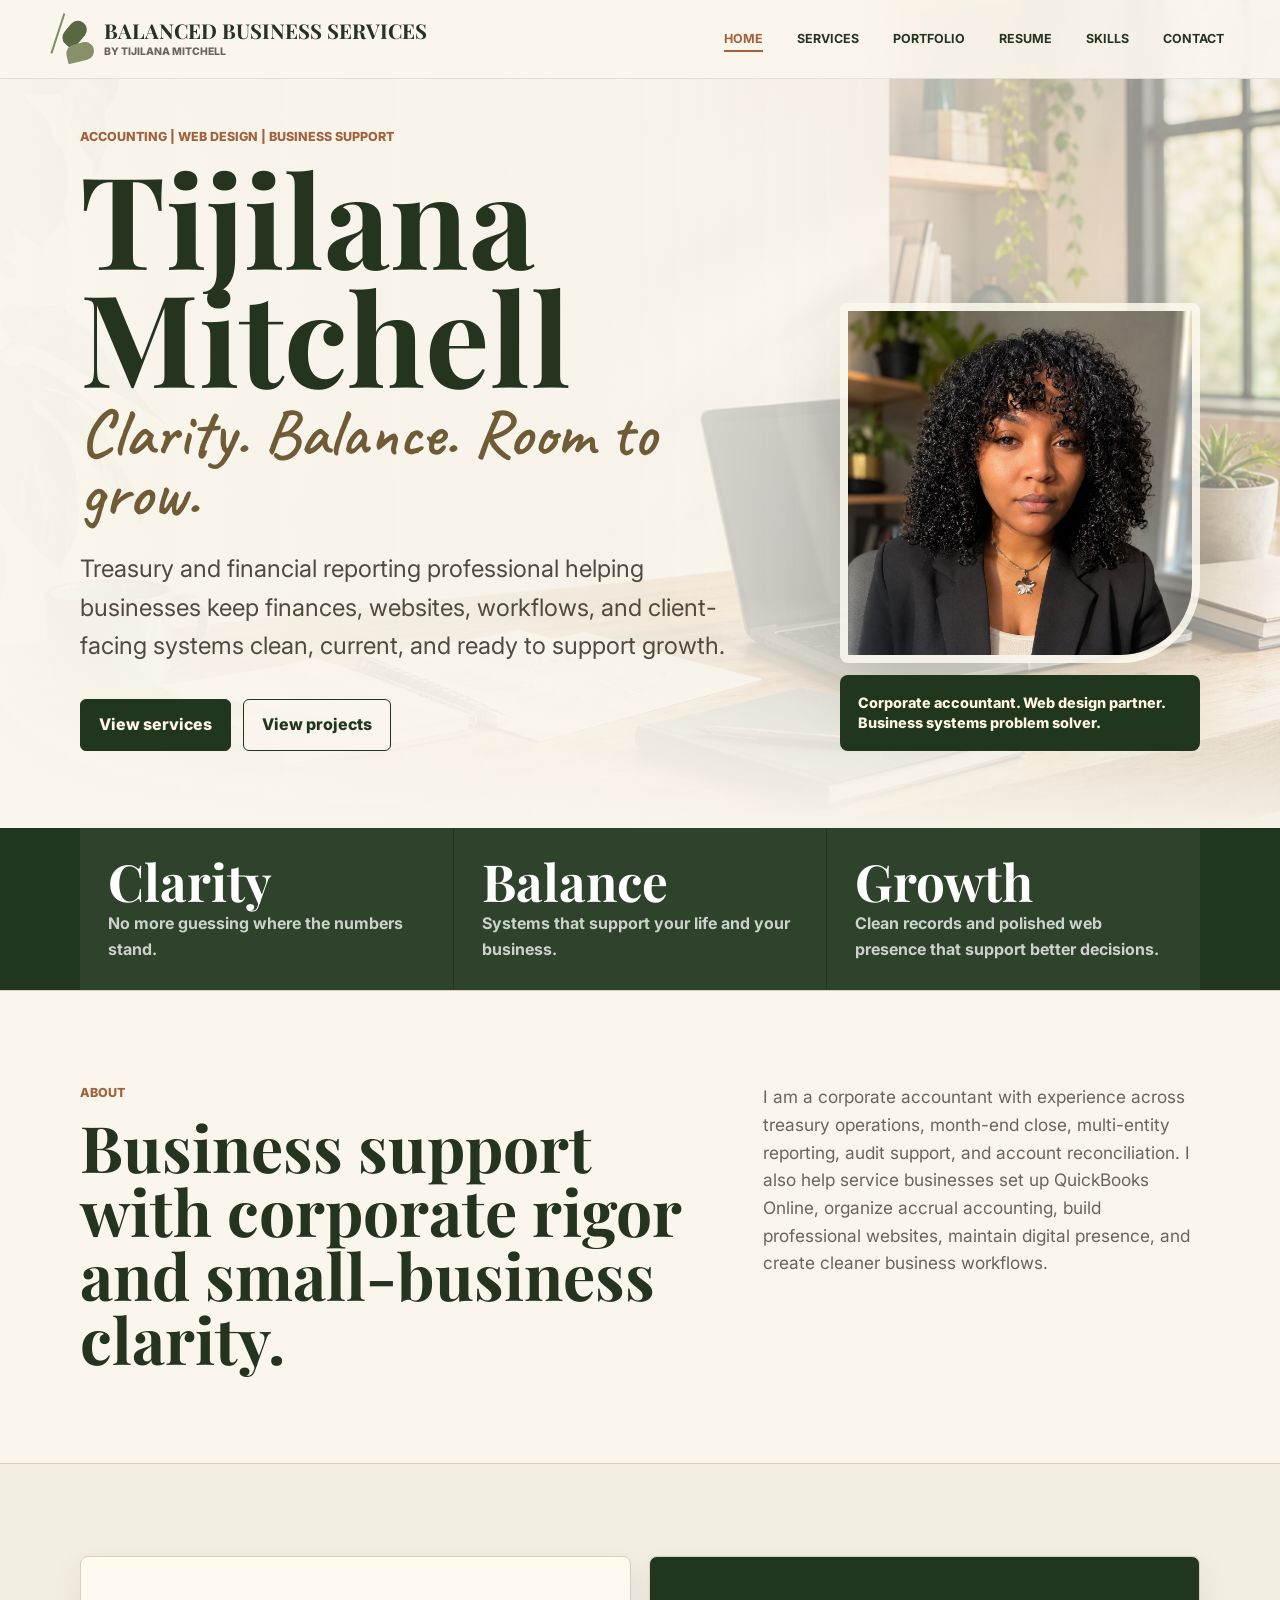
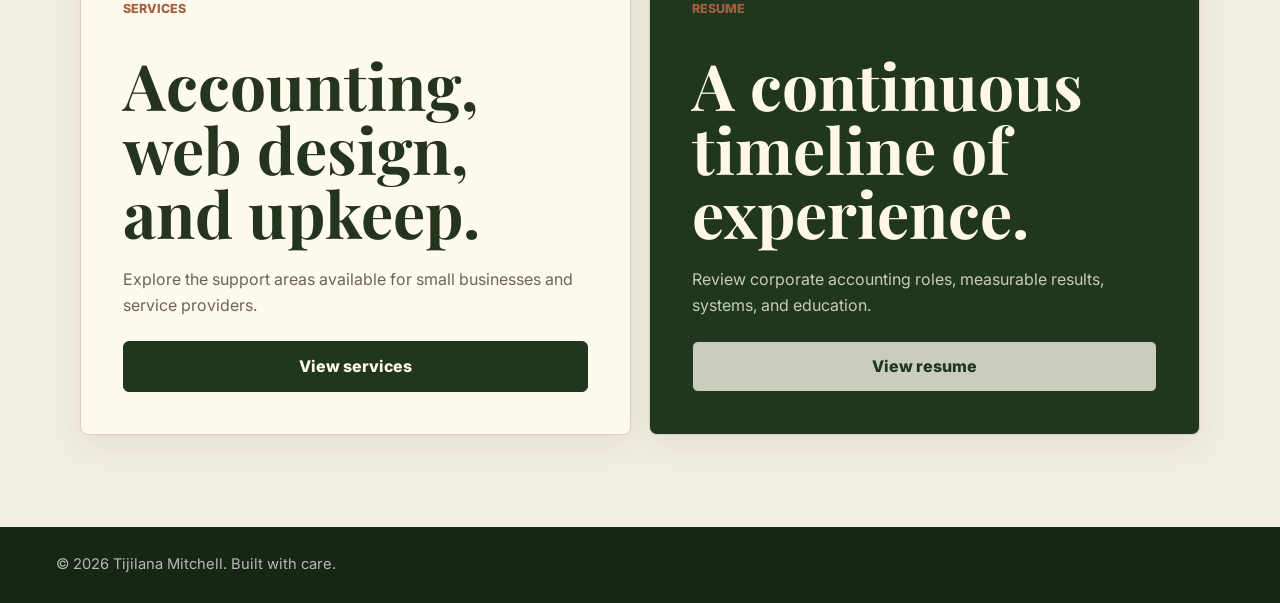
==== commit 11fb6a73: "Add files via upload" ====
--- a/index.html
+++ b/index.html
@@ -5,44 +5,53 @@
     <meta name="viewport" content="width=device-width, initial-scale=1" />
     <meta
       name="description"
-      content="Portfolio for Tijilana Mitchell, corporate accountant and CPA candidate specializing in treasury, financial reporting, accrual accounting, QuickBooks setup, and bookkeeping services."
+      content="Portfolio for Tijilana Mitchell, corporate accountant and CPA candidate offering accounting support, QuickBooks setup, web design, website upkeep, and business operations services."
     />
-    <title>Tijilana Mitchell | Accounting Portfolio</title>
+    <title>Tijilana Mitchell | Business Services Portfolio</title>
     <link rel="preconnect" href="https://fonts.googleapis.com" />
     <link rel="preconnect" href="https://fonts.gstatic.com" crossorigin />
     <link
-      href="https://fonts.googleapis.com/css2?family=Inter:wght@400;500;600;700;800&display=swap"
+      href="https://fonts.googleapis.com/css2?family=Caveat:wght@500;600;700&family=Inter:wght@400;500;600;700;800&family=Playfair+Display:wght@600;700&display=swap"
       rel="stylesheet"
     />
     <link rel="stylesheet" href="styles.css" />
   </head>
   <body>
     <header class="site-header">
-      <a class="brand" href="#home" aria-label="Portfolio home">TM</a>
+      <a class="brand" href="index.html" aria-label="Portfolio home">
+        <span class="brand-mark" aria-hidden="true"><span></span><span></span></span>
+        <span>
+          <strong>Balanced Business Services</strong>
+          <small>by Tijilana Mitchell</small>
+        </span>
+      </a>
       <nav class="nav" aria-label="Primary navigation">
-        <a href="#work">Work</a>
-        <a href="#experience">Experience</a>
-        <a href="#skills">Skills</a>
-        <a href="#contact">Contact</a>
+        <a class="active" href="index.html">Home</a>
+        <a href="services.html">Services</a>
+        <a href="portfolio.html">Portfolio</a>
+        <a href="resume.html">Resume</a>
+        <a href="skills.html">Skills</a>
+        <a href="contact.html">Contact</a>
       </nav>
     </header>
 
     <main>
-      <section class="hero" id="home" aria-labelledby="hero-title">
+      <section class="hero" aria-labelledby="hero-title">
         <img class="hero-image" src="assets/hero-workspace.png" alt="" />
         <div class="hero-overlay"></div>
         <div class="hero-layout">
           <div class="hero-content">
-            <p class="eyebrow">Corporate Accountant | CPA Candidate</p>
+            <p class="eyebrow">Accounting | Web Design | Business Support</p>
             <h1 id="hero-title">Tijilana Mitchell</h1>
+            <p class="script-line">Clarity. Balance. Room to grow.</p>
             <p class="hero-subtitle">
               Treasury and financial reporting professional helping businesses
-              keep cash, accruals, reconciliations, QuickBooks, and monthly
-              books clean, current, and decision-ready.
+              keep finances, websites, workflows, and client-facing systems
+              clean, current, and ready to support growth.
             </p>
             <div class="hero-actions" aria-label="Portfolio actions">
-              <a class="button primary" href="#work">View projects</a>
-              <a class="button secondary" href="mailto:tijilanas.mitchell@gmail.com">Email me</a>
+              <a class="button primary" href="services.html">View services</a>
+              <a class="button secondary" href="portfolio.html">View projects</a>
             </div>
           </div>
           <figure class="headshot-wrap">
@@ -52,25 +61,25 @@
               alt="Professional headshot of Tijilana Mitchell"
             />
             <figcaption>
-              Wilmington, DE | Treasury, reporting, QBO setup, and bookkeeping
+              Corporate accountant. Web design partner. Business systems problem solver.
             </figcaption>
           </figure>
         </div>
       </section>
 
-      <section class="quick-stats" aria-label="Professional highlights">
+      <section class="quick-stats" aria-label="What Tijilana values">
         <div class="section-inner stats-grid">
           <div>
-            <strong>7+</strong>
-            <span>years progressive accounting experience</span>
+            <strong>Clarity</strong>
+            <span>No more guessing where the numbers stand.</span>
           </div>
           <div>
-            <strong>53</strong>
-            <span>bank accounts managed across 5 legal entities</span>
+            <strong>Balance</strong>
+            <span>Systems that support your life and your business.</span>
           </div>
           <div>
-            <strong>75+</strong>
-            <span>balance sheet accounts reconciled monthly</span>
+            <strong>Growth</strong>
+            <span>Clean records and polished web presence that support better decisions.</span>
           </div>
         </div>
       </section>
@@ -79,160 +88,37 @@
         <div class="section-inner intro-grid">
           <div>
             <p class="section-kicker">About</p>
-            <h2 id="intro-title">Accounting support with corporate rigor and small-business clarity.</h2>
+            <h2 id="intro-title">Business support with corporate rigor and small-business clarity.</h2>
           </div>
           <p>
             I am a corporate accountant with experience across treasury
             operations, month-end close, multi-entity reporting, audit support,
             and account reconciliation. I also help service businesses set up
-            QuickBooks Online, organize accrual accounting and monthly
-            bookkeeping, and create cleaner financial workflows.
+            QuickBooks Online, organize accrual accounting, build professional
+            websites, maintain digital presence, and create cleaner business
+            workflows.
           </p>
         </div>
       </section>
 
-      <section class="section-inner" id="work" aria-labelledby="work-title">
-        <div class="section-heading">
-          <p class="section-kicker">Selected work</p>
-          <h2 id="work-title">Projects built around cleaner books and clearer operations.</h2>
-        </div>
-
-        <div class="project-grid">
-          <article class="project-card">
-            <div class="project-topline">
-              <span>Web Design</span>
-              <span>Fixitishaq</span>
-            </div>
-            <h3>Fixitishaq Web Design</h3>
-            <p>
-              Designed a professional web presence for a service business with
-              clear positioning, easy service discovery, and a cleaner path for
-              potential customers to make contact.
-            </p>
-            <a href="mailto:tijilanas.mitchell@gmail.com?subject=Fixitishaq%20web%20design">Discuss project</a>
-          </article>
-
-          <article class="project-card featured">
-            <div class="project-topline">
-              <span>QBO Setup</span>
-              <span>Fixitishaq</span>
-            </div>
-            <h3>QBO Setup and Monthly Bookkeeping</h3>
-            <p>
-              Set up QuickBooks Online structure and monthly bookkeeping rhythms
-              to support cleaner categorization, timely reconciliation, and
-              better visibility into business performance.
-            </p>
-            <a href="mailto:tijilanas.mitchell@gmail.com?subject=Fixitishaq%20QBO%20and%20bookkeeping">Discuss project</a>
-          </article>
-
-          <article class="project-card">
-            <div class="project-topline">
-              <span>Bookkeeping</span>
-              <span>With Love Homecare Services LLC</span>
-            </div>
-            <h3>QBO Setup and Monthly Bookkeeping</h3>
-            <p>
-              Supported QuickBooks Online setup and recurring bookkeeping for a
-              homecare services business, focused on consistent monthly close,
-              organized records, and reliable financial snapshots.
-            </p>
-            <a href="mailto:tijilanas.mitchell@gmail.com?subject=With%20Love%20Homecare%20QBO%20and%20bookkeeping">Discuss project</a>
-          </article>
-        </div>
-      </section>
-
-      <section class="section-band" id="experience" aria-labelledby="experience-title">
-        <div class="section-inner">
-          <div class="section-heading">
-            <p class="section-kicker">Experience</p>
-            <h2 id="experience-title">Interactive career timeline.</h2>
-          </div>
-
-          <div class="timeline-shell">
-            <div class="timeline-nav" role="tablist" aria-label="Resume timeline">
-              <button class="timeline-button active" type="button" role="tab" aria-selected="true" data-timeline="genesis">
-                <span>2019 - Present</span>
-                Genesis Healthcare
-              </button>
-              <button class="timeline-button" type="button" role="tab" aria-selected="false" data-timeline="rentokil">
-                <span>2024 - 2025</span>
-                Rentokil Terminix
-              </button>
-              <button class="timeline-button" type="button" role="tab" aria-selected="false" data-timeline="farmers">
-                <span>2023 - 2024</span>
-                Farmers Insurance
-              </button>
-              <button class="timeline-button" type="button" role="tab" aria-selected="false" data-timeline="delaware">
-                <span>2017 - 2019</span>
-                State of Delaware
-              </button>
-              <button class="timeline-button" type="button" role="tab" aria-selected="false" data-timeline="education">
-                <span>2018 - 2023</span>
-                Education
-              </button>
-            </div>
-
-            <article class="timeline-panel" id="timeline-panel" role="tabpanel" aria-live="polite">
-              <p class="timeline-date">Jan 2019 - Present</p>
-              <h3>Corporate Accountant - Corporate Finance / Treasury</h3>
-              <p class="timeline-place">Genesis Healthcare LLC | Kennett Square, PA</p>
-              <ul>
-                <li>Owns end-to-end cash accounting for 53 bank accounts across 5 legal entities.</li>
-                <li>Reconciles 75+ balance sheet accounts monthly in PeopleSoft with audit-ready support.</li>
-                <li>Partners with treasury, tax, AP, payroll, and operations to keep close activity aligned.</li>
-              </ul>
-            </article>
-          </div>
-        </div>
-      </section>
-
-      <section class="section-inner skills-section" id="skills" aria-labelledby="skills-title">
-        <div class="section-heading">
-          <p class="section-kicker">Strengths</p>
-          <h2 id="skills-title">The practical accounting stack behind the work.</h2>
-        </div>
-        <div class="skills-grid" aria-label="Skills">
-          <span>Month-end close</span>
-          <span>QuickBooks Online setup</span>
-          <span>Monthly bookkeeping</span>
-          <span>Cash accounting</span>
-          <span>Accrual accounting</span>
-          <span>Balance sheet reconciliations</span>
-          <span>Journal entries</span>
-          <span>GAAP compliance</span>
-          <span>Financial reporting</span>
-          <span>Internal controls</span>
-          <span>Audit support</span>
-          <span>PeopleSoft</span>
-          <span>Kyriba</span>
-          <span>JD Edwards</span>
-          <span>Advanced Excel</span>
-        </div>
-      </section>
-
-      <section class="contact" id="contact" aria-labelledby="contact-title">
-        <div class="section-inner contact-inner">
-          <div>
-            <p class="section-kicker">Contact</p>
-            <h2 id="contact-title">Let’s get the books clean and useful.</h2>
-            <p>
-              Send a note for QuickBooks setup, accrual accounting,
-              monthly bookkeeping,
-              accounting support, or corporate finance opportunities.
-            </p>
-          </div>
-          <div class="contact-actions">
-            <a class="button primary" href="mailto:tijilanas.mitchell@gmail.com">Email Tijilana</a>
-            <a class="button secondary" href="tel:+13024498090">302.449.8090</a>
-            <a class="button secondary" href="https://www.linkedin.com/in/Tijilana-Mitchell/">LinkedIn</a>
-          </div>
-        </div>
+      <section class="section-inner preview-grid" aria-label="Site pages">
+        <article class="preview-card">
+          <p class="section-kicker">Services</p>
+          <h2>Accounting, web design, and upkeep.</h2>
+          <p>Explore the support areas available for small businesses and service providers.</p>
+          <a class="button primary" href="services.html">View services</a>
+        </article>
+        <article class="preview-card dark">
+          <p class="section-kicker">Resume</p>
+          <h2>A continuous timeline of experience.</h2>
+          <p>Review corporate accounting roles, measurable results, systems, and education.</p>
+          <a class="button secondary" href="resume.html">View resume</a>
+        </article>
       </section>
     </main>
 
     <footer class="site-footer">
-      <p>© <span id="year"></span> Tijilana Mitchell. Built with care.</p>
+      <p>© <span class="year"></span> Tijilana Mitchell. Built with care.</p>
     </footer>
 
     <script src="script.js"></script>
--- a/styles.css
+++ b/styles.css
@@ -1,13 +1,15 @@
 :root {
-  --bg: #f7f8f5;
-  --ink: #1f2428;
-  --muted: #5d6872;
-  --line: #d9ddd6;
-  --panel: #ffffff;
-  --teal: #0f766e;
-  --amber: #c26a2c;
-  --plum: #5b4b73;
-  --shadow: 0 24px 70px rgba(23, 31, 38, 0.12);
+  --bg: #f3eee2;
+  --paper: #fbf7ed;
+  --ink: #25341f;
+  --muted: #6b6458;
+  --line: #d9cfbd;
+  --panel: #fffaf0;
+  --olive: #21361f;
+  --sage: #7e8d65;
+  --gold: #b8965b;
+  --clay: #a2603f;
+  --shadow: 0 24px 70px rgba(37, 52, 31, 0.14);
 }
 
 * {
@@ -24,6 +26,18 @@
   color: var(--ink);
   font-family: "Inter", system-ui, -apple-system, BlinkMacSystemFont, "Segoe UI", sans-serif;
   line-height: 1.6;
+}
+
+body::before {
+  content: "";
+  position: fixed;
+  inset: 0;
+  z-index: -1;
+  pointer-events: none;
+  background:
+    radial-gradient(circle at 18% 12%, rgba(184, 150, 91, 0.12), transparent 30%),
+    radial-gradient(circle at 90% 18%, rgba(126, 141, 101, 0.15), transparent 24%),
+    linear-gradient(120deg, rgba(255, 255, 255, 0.44), rgba(255, 255, 255, 0));
 }
 
 a {
@@ -41,38 +55,93 @@
   justify-content: space-between;
   gap: 24px;
   padding: 18px clamp(18px, 5vw, 56px);
-  background: rgba(247, 248, 245, 0.86);
-  border-bottom: 1px solid rgba(31, 36, 40, 0.08);
+  background: rgba(251, 247, 237, 0.9);
+  border-bottom: 1px solid rgba(37, 52, 31, 0.1);
   backdrop-filter: blur(18px);
 }
 
 .brand {
-  display: inline-grid;
-  place-items: center;
-  width: 42px;
+  display: inline-flex;
+  align-items: center;
+  gap: 10px;
+  color: var(--ink);
+  text-decoration: none;
+}
+
+.brand strong,
+.brand small {
+  display: block;
+  line-height: 1;
+}
+
+.brand strong {
+  font-family: "Playfair Display", Georgia, serif;
+  font-size: clamp(1rem, 2vw, 1.28rem);
+  letter-spacing: 0;
+  text-transform: uppercase;
+}
+
+.brand small {
+  margin-top: 5px;
+  color: var(--muted);
+  font-size: 0.65rem;
+  font-weight: 800;
+  letter-spacing: 0;
+  text-transform: uppercase;
+}
+
+.brand-mark {
+  position: relative;
+  width: 38px;
   height: 42px;
-  border-radius: 50%;
-  background: var(--ink);
-  color: #fff;
-  font-weight: 800;
-  text-decoration: none;
+  border-left: 2px solid var(--sage);
+  transform: rotate(18deg);
+}
+
+.brand-mark span {
+  position: absolute;
+  width: 18px;
+  height: 28px;
+  border-radius: 18px 18px 2px 18px;
+  background: #596743;
+}
+
+.brand-mark span:first-child {
+  left: 6px;
+  top: 2px;
+  transform: rotate(22deg);
+}
+
+.brand-mark span:last-child {
+  left: 17px;
+  top: 18px;
+  transform: rotate(58deg);
+  background: #87906a;
 }
 
 .nav {
   display: flex;
   align-items: center;
   gap: clamp(14px, 3vw, 34px);
-  color: #2d3338;
-  font-size: 0.95rem;
+  color: var(--ink);
+  font-size: 0.78rem;
   font-weight: 700;
+  text-transform: uppercase;
 }
 
 .nav a {
   text-decoration: none;
 }
 
+.nav a.active {
+  color: var(--clay);
+  text-decoration: underline;
+  text-decoration-thickness: 2px;
+  text-underline-offset: 7px;
+}
+
 .nav a:hover {
-  color: var(--teal);
+  color: var(--clay);
 }
 
 .hero {
@@ -81,7 +150,7 @@
   display: grid;
   align-items: center;
   overflow: hidden;
-  padding: 120px clamp(18px, 5vw, 56px) 70px;
+  padding: 126px clamp(18px, 5vw, 56px) 76px;
 }
 
 .hero-image,
@@ -95,12 +164,13 @@
 .hero-image {
   object-fit: cover;
   object-position: center;
+  opacity: 0.82;
 }
 
 .hero-overlay {
   background:
-    linear-gradient(90deg, rgba(247, 248, 245, 0.96) 0%, rgba(247, 248, 245, 0.78) 42%, rgba(247, 248, 245, 0.22) 100%),
-    linear-gradient(0deg, rgba(247, 248, 245, 0.96) 0%, rgba(247, 248, 245, 0) 24%);
+    linear-gradient(90deg, rgba(251, 247, 237, 0.98) 0%, rgba(251, 247, 237, 0.86) 48%, rgba(251, 247, 237, 0.38) 100%),
+    linear-gradient(0deg, rgba(243, 238, 226, 0.98) 0%, rgba(243, 238, 226, 0) 28%);
 }
 
 .hero-content {
@@ -128,14 +198,17 @@
   width: 100%;
   aspect-ratio: 1;
   object-fit: cover;
-  border: 8px solid rgba(255, 255, 255, 0.72);
-  border-radius: 8px;
+  border: 8px solid rgba(251, 247, 237, 0.86);
+  border-radius: 8px 8px 80px 8px;
   box-shadow: var(--shadow);
 }
 
 .headshot-wrap figcaption {
   margin-top: 12px;
-  color: #2d3338;
+  padding: 18px;
+  border-radius: 8px;
+  background: var(--olive);
+  color: #fff6e3;
   font-size: 0.9rem;
   font-weight: 800;
   line-height: 1.4;
@@ -144,7 +217,7 @@
 .eyebrow,
 .section-kicker {
   margin: 0 0 12px;
-  color: var(--teal);
+  color: var(--clay);
   font-size: 0.78rem;
   font-weight: 800;
   letter-spacing: 0;
@@ -161,7 +234,8 @@
 h1 {
   max-width: 9ch;
   margin: 0;
-  color: #14181b;
+  color: var(--ink);
+  font-family: "Playfair Display", Georgia, serif;
   font-size: clamp(3.8rem, 10vw, 8rem);
   line-height: 0.92;
   letter-spacing: 0;
@@ -169,6 +243,7 @@
 
 h2 {
   margin: 0;
+  font-family: "Playfair Display", Georgia, serif;
   font-size: clamp(2rem, 5vw, 4.8rem);
   line-height: 1;
   letter-spacing: 0;
@@ -176,14 +251,24 @@
 
 h3 {
   margin: 0;
+  font-family: "Playfair Display", Georgia, serif;
   font-size: 1.35rem;
   line-height: 1.2;
+}
+
+.script-line {
+  margin: 10px 0 0;
+  color: #6f5b36;
+  font-family: "Caveat", cursive;
+  font-size: clamp(2.4rem, 5.2vw, 4.6rem);
+  font-weight: 600;
+  line-height: 0.9;
 }
 
 .hero-subtitle {
   max-width: 660px;
   margin: 26px 0 0;
-  color: #30383e;
+  color: #514a3f;
   font-size: clamp(1.12rem, 2.2vw, 1.5rem);
 }
 
@@ -201,20 +286,20 @@
   align-items: center;
   justify-content: center;
   padding: 12px 18px;
-  border: 1px solid var(--ink);
+  border: 1px solid var(--olive);
   border-radius: 6px;
   font-weight: 800;
   text-decoration: none;
 }
 
 .button.primary {
-  background: var(--ink);
-  color: #fff;
+  background: var(--olive);
+  color: #fff8e9;
 }
 
 .button.secondary {
-  background: rgba(255, 255, 255, 0.72);
-  color: var(--ink);
+  background: rgba(251, 247, 237, 0.78);
+  color: var(--olive);
 }
 
 .button:hover {
@@ -227,8 +312,27 @@
   padding: 92px 0;
 }
 
+.page-hero {
+  padding-top: 86px;
+  background:
+    linear-gradient(90deg, rgba(251, 247, 237, 0.96), rgba(251, 247, 237, 0.72)),
+    url("assets/hero-workspace.png") center / cover;
+  border-bottom: 1px solid var(--line);
+}
+
+.page-hero-inner {
+  min-height: 420px;
+  display: grid;
+  align-content: center;
+}
+
+.page-hero h1 {
+  max-width: 820px;
+  font-size: clamp(3rem, 8vw, 7rem);
+}
+
 .quick-stats {
-  background: #203234;
+  background: var(--olive);
   color: #fff;
 }
 
@@ -249,7 +353,8 @@
 }
 
 .stats-grid strong {
-  font-size: clamp(2.5rem, 6vw, 4.6rem);
+  font-family: "Playfair Display", Georgia, serif;
+  font-size: clamp(2rem, 4vw, 3.4rem);
   line-height: 1;
 }
 
@@ -259,7 +364,7 @@
 }
 
 .section-band {
-  background: #ffffff;
+  background: rgba(251, 247, 237, 0.92);
   border-top: 1px solid var(--line);
   border-bottom: 1px solid var(--line);
 }
@@ -281,6 +386,123 @@
 .section-heading {
   max-width: 780px;
   margin-bottom: 34px;
+}
+
+.section-heading.centered {
+  margin-left: auto;
+  margin-right: auto;
+  text-align: center;
+}
+
+.preview-grid {
+  display: grid;
+  grid-template-columns: repeat(2, minmax(0, 1fr));
+  gap: 18px;
+}
+
+.preview-card {
+  min-height: 360px;
+  display: flex;
+  flex-direction: column;
+  justify-content: space-between;
+  gap: 22px;
+  padding: clamp(26px, 4vw, 42px);
+  border: 1px solid var(--line);
+  border-radius: 8px;
+  background: var(--panel);
+  box-shadow: 0 10px 30px rgba(37, 52, 31, 0.08);
+}
+
+.preview-card.dark {
+  background: var(--olive);
+  color: #fff8e9;
+}
+
+.preview-card p:not(.section-kicker) {
+  margin: 0;
+  color: var(--muted);
+}
+
+.preview-card.dark p:not(.section-kicker) {
+  color: rgba(255, 248, 233, 0.76);
+}
+
+.services {
+  position: relative;
+}
+
+.services::before {
+  content: "";
+  position: absolute;
+  right: min(3vw, 32px);
+  top: 70px;
+  width: 82px;
+  height: 150px;
+  border-left: 2px solid rgba(126, 141, 101, 0.58);
+  border-radius: 50%;
+  transform: rotate(-18deg);
+}
+
+.service-grid {
+  display: grid;
+  grid-template-columns: repeat(4, minmax(0, 1fr));
+  border-top: 1px solid var(--line);
+  border-bottom: 1px solid var(--line);
+}
+
+.service-card {
+  min-height: 255px;
+  display: grid;
+  align-content: start;
+  gap: 14px;
+  padding: 26px;
+  border-right: 1px solid var(--line);
+  background: rgba(251, 247, 237, 0.58);
+}
+
+.service-card:last-child {
+  border-right: 0;
+}
+
+.service-icon {
+  display: inline-grid;
+  place-items: center;
+  width: 54px;
+  height: 54px;
+  border: 1px solid rgba(184, 150, 91, 0.65);
+  border-radius: 50%;
+  color: var(--gold);
+  font-family: "Playfair Display", Georgia, serif;
+  font-size: 1.35rem;
+  font-weight: 700;
+}
+
+.service-card p {
+  margin: 0;
+  color: var(--muted);
+}
+
+.process-grid {
+  display: grid;
+  grid-template-columns: repeat(4, minmax(0, 1fr));
+  gap: 18px;
+}
+
+.process-grid article {
+  padding: 26px;
+  border-left: 1px solid var(--line);
+}
+
+.process-grid span {
+  color: var(--gold);
+  font-family: "Playfair Display", Georgia, serif;
+  font-size: 2.4rem;
+  font-weight: 700;
+}
+
+.process-grid p {
+  margin-bottom: 0;
+  color: var(--muted);
 }
 
 .project-grid {
@@ -299,13 +521,13 @@
   border: 1px solid var(--line);
   border-radius: 8px;
   background: var(--panel);
-  box-shadow: 0 10px 30px rgba(23, 31, 38, 0.06);
+  box-shadow: 0 10px 30px rgba(37, 52, 31, 0.08);
 }
 
 .project-card.featured {
-  background: #203234;
+  background: var(--olive);
   color: #fff;
-  border-color: #203234;
+  border-color: var(--olive);
   box-shadow: var(--shadow);
 }
 
@@ -319,14 +541,14 @@
 }
 
 .project-card a {
-  color: var(--teal);
+  color: var(--clay);
   font-weight: 800;
   text-decoration-thickness: 2px;
   text-underline-offset: 5px;
 }
 
 .project-card.featured a {
-  color: #f4b76f;
+  color: #d8b777;
 }
 
 .project-topline {
@@ -362,7 +584,7 @@
   padding: 14px 16px;
   border: 1px solid var(--line);
   border-radius: 8px;
-  background: #f7f8f5;
+  background: var(--paper);
   color: var(--ink);
   font: inherit;
   font-weight: 800;
@@ -379,14 +601,14 @@
 }
 
 .timeline-button.active {
-  background: #203234;
-  border-color: #203234;
+  background: var(--olive);
+  border-color: var(--olive);
   color: #fff;
   box-shadow: 0 12px 32px rgba(23, 31, 38, 0.12);
 }
 
 .timeline-button.active span {
-  color: #f4b76f;
+  color: #d8b777;
 }
 
 .timeline-panel {
@@ -394,8 +616,8 @@
   padding: clamp(24px, 4vw, 40px);
   border: 1px solid var(--line);
   border-radius: 8px;
-  background: #fff;
-  box-shadow: 0 12px 32px rgba(23, 31, 38, 0.08);
+  background: var(--panel);
+  box-shadow: 0 12px 32px rgba(37, 52, 31, 0.09);
 }
 
 .timeline-date,
@@ -406,7 +628,7 @@
 }
 
 .timeline-date {
-  color: var(--teal);
+  color: var(--clay);
   text-transform: uppercase;
   font-size: 0.82rem;
 }
@@ -425,7 +647,7 @@
 }
 
 .timeline-panel li::marker {
-  color: var(--amber);
+  color: var(--gold);
 }
 
 .timeline-item {
@@ -439,6 +661,115 @@
 .timeline-item p {
   margin: 0;
   color: var(--muted);
+}
+
+.resume-page {
+  display: grid;
+  grid-template-columns: minmax(260px, 0.34fr) minmax(0, 1fr);
+  gap: clamp(28px, 6vw, 76px);
+  align-items: start;
+}
+
+.resume-intro {
+  position: sticky;
+  top: 118px;
+}
+
+.resume-intro p:last-child {
+  color: var(--muted);
+}
+
+.resume-timeline {
+  position: relative;
+  display: grid;
+  gap: 18px;
+}
+
+.resume-timeline::before {
+  content: "";
+  position: absolute;
+  top: 10px;
+  bottom: 10px;
+  left: 16px;
+  width: 2px;
+  background: rgba(184, 150, 91, 0.45);
+}
+
+.resume-entry {
+  position: relative;
+  padding-left: 48px;
+}
+
+.resume-entry::before {
+  content: "";
+  position: absolute;
+  left: 8px;
+  top: 24px;
+  width: 18px;
+  height: 18px;
+  border: 3px solid var(--gold);
+  border-radius: 50%;
+  background: var(--bg);
+}
+
+.resume-entry summary {
+  display: grid;
+  gap: 6px;
+  padding: 22px;
+  border: 1px solid var(--line);
+  border-radius: 8px;
+  background: var(--panel);
+  box-shadow: 0 10px 30px rgba(37, 52, 31, 0.07);
+  cursor: pointer;
+  list-style: none;
+}
+
+.resume-entry summary::-webkit-details-marker {
+  display: none;
+}
+
+.resume-entry summary span {
+  color: var(--clay);
+  font-size: 0.82rem;
+  font-weight: 800;
+  text-transform: uppercase;
+}
+
+.resume-entry summary strong {
+  font-family: "Playfair Display", Georgia, serif;
+  font-size: clamp(1.45rem, 3vw, 2.2rem);
+  line-height: 1.1;
+}
+
+.resume-entry summary em {
+  color: var(--muted);
+  font-style: normal;
+  font-weight: 700;
+}
+
+.resume-entry ul {
+  display: grid;
+  gap: 12px;
+  margin: 0 0 0 18px;
+  padding: 22px 22px 8px 34px;
+  color: var(--muted);
+}
+
+.resume-entry li::marker {
+  color: var(--gold);
+}
+
+.resume-entry[open] summary {
+  background: var(--olive);
+  color: #fff8e9;
+}
+
+.resume-entry[open] summary span {
+  color: #d8b777;
+}
+
+.resume-entry[open] summary em {
+  color: rgba(255, 248, 233, 0.76);
 }
 
 .skills-section {
@@ -456,16 +787,25 @@
   align-items: center;
   min-height: 42px;
   padding: 9px 14px;
-  border: 1px solid #ccd4d0;
+  border: 1px solid #d6c6a6;
   border-radius: 999px;
-  background: #fff;
-  color: #2c3438;
+  background: var(--paper);
+  color: var(--olive);
   font-weight: 700;
 }
 
 .contact {
-  background: #1f2428;
+  background:
+    linear-gradient(90deg, rgba(33, 54, 31, 0.96), rgba(33, 54, 31, 0.82)),
+    url("assets/hero-workspace.png") center / cover;
   color: #fff;
+}
+
+.contact-page {
+  min-height: calc(100svh - 76px);
+  display: grid;
+  align-items: center;
+  padding-top: 86px;
 }
 
 .contact-inner {
@@ -476,7 +816,7 @@
 }
 
 .contact .section-kicker {
-  color: #f3a75c;
+  color: #d8b777;
 }
 
 .contact p {
@@ -485,9 +825,9 @@
 }
 
 .contact .button.primary {
-  background: #fff;
-  color: var(--ink);
-  border-color: #fff;
+  background: #fff6e3;
+  color: var(--olive);
+  border-color: #fff6e3;
 }
 
 .contact .button.secondary {
@@ -498,7 +838,7 @@
 
 .site-footer {
   padding: 26px clamp(18px, 5vw, 56px);
-  background: #191d20;
+  background: #182715;
   color: rgba(255, 255, 255, 0.68);
   font-size: 0.92rem;
 }
@@ -519,7 +859,8 @@
     width: 100%;
     justify-content: space-between;
     gap: 8px;
-    font-size: 0.88rem;
+    flex-wrap: wrap;
+    font-size: 0.76rem;
   }
 
   .hero {
@@ -538,8 +879,8 @@
 
   .hero-overlay {
     background:
-      linear-gradient(90deg, rgba(247, 248, 245, 0.98) 0%, rgba(247, 248, 245, 0.86) 70%, rgba(247, 248, 245, 0.48) 100%),
-      linear-gradient(0deg, rgba(247, 248, 245, 0.98) 0%, rgba(247, 248, 245, 0) 34%);
+      linear-gradient(90deg, rgba(251, 247, 237, 0.99) 0%, rgba(251, 247, 237, 0.9) 76%, rgba(251, 247, 237, 0.62) 100%),
+      linear-gradient(0deg, rgba(243, 238, 226, 0.99) 0%, rgba(243, 238, 226, 0) 34%);
   }
 
   h1 {
@@ -548,6 +889,10 @@
 
   .intro-grid,
   .project-grid,
+  .service-grid,
+  .preview-grid,
+  .process-grid,
+  .resume-page,
   .stats-grid,
   .timeline-shell,
   .timeline-item,
@@ -563,12 +908,54 @@
     min-height: 260px;
   }
 
+  .service-card {
+    min-height: 0;
+    border-right: 0;
+    border-bottom: 1px solid var(--line);
+  }
+
+  .service-card:last-child {
+    border-bottom: 0;
+  }
+
   .timeline-panel {
     min-height: 0;
   }
+
+  .page-hero {
+    padding-top: 0;
+  }
+
+  .page-hero-inner {
+    min-height: 360px;
+  }
+
+  .resume-intro {
+    position: static;
+  }
+
+  .resume-entry {
+    padding-left: 36px;
+  }
+
+  .resume-timeline::before {
+    left: 11px;
+  }
+
+  .resume-entry::before {
+    left: 3px;
+  }
 }
 
 @media (max-width: 520px) {
+  .brand strong {
+    font-size: 0.98rem;
+  }
+
+  .brand small {
+    font-size: 0.58rem;
+  }
+
   .nav a {
     padding: 8px 0;
   }
